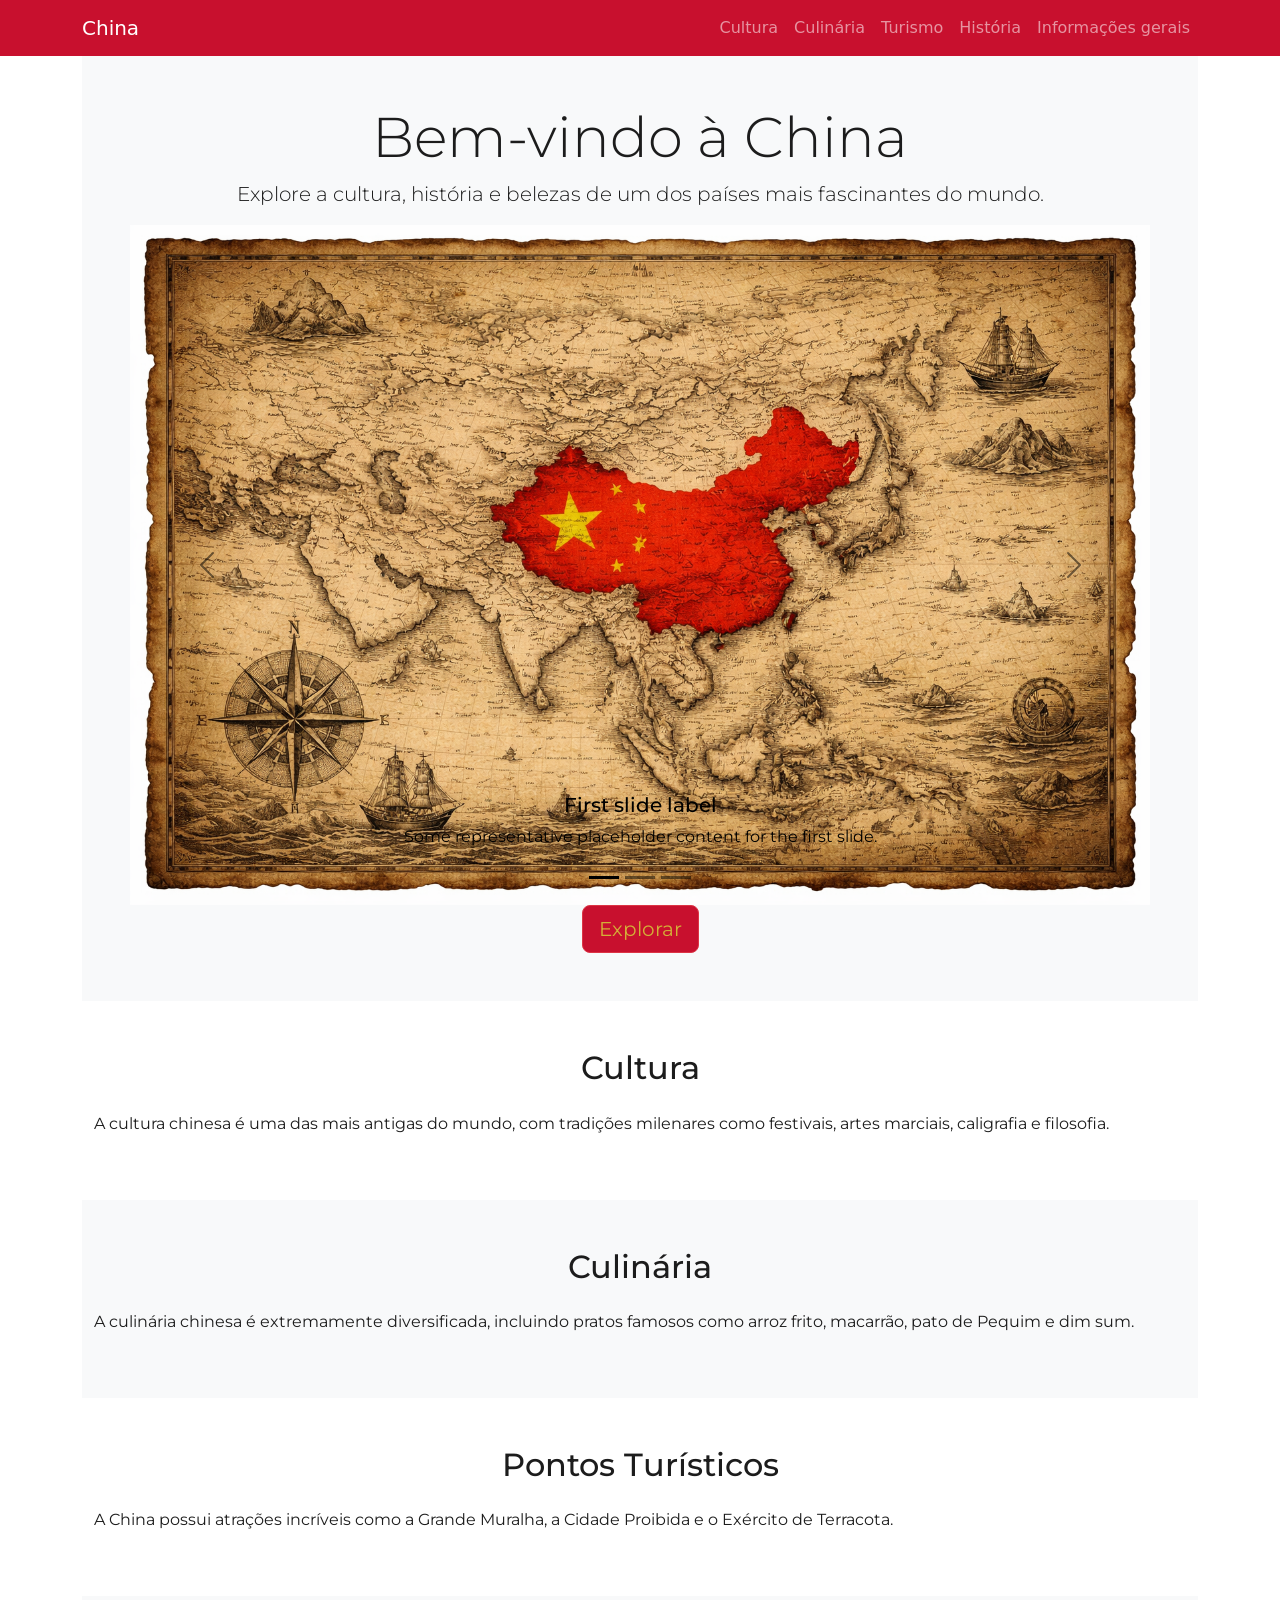
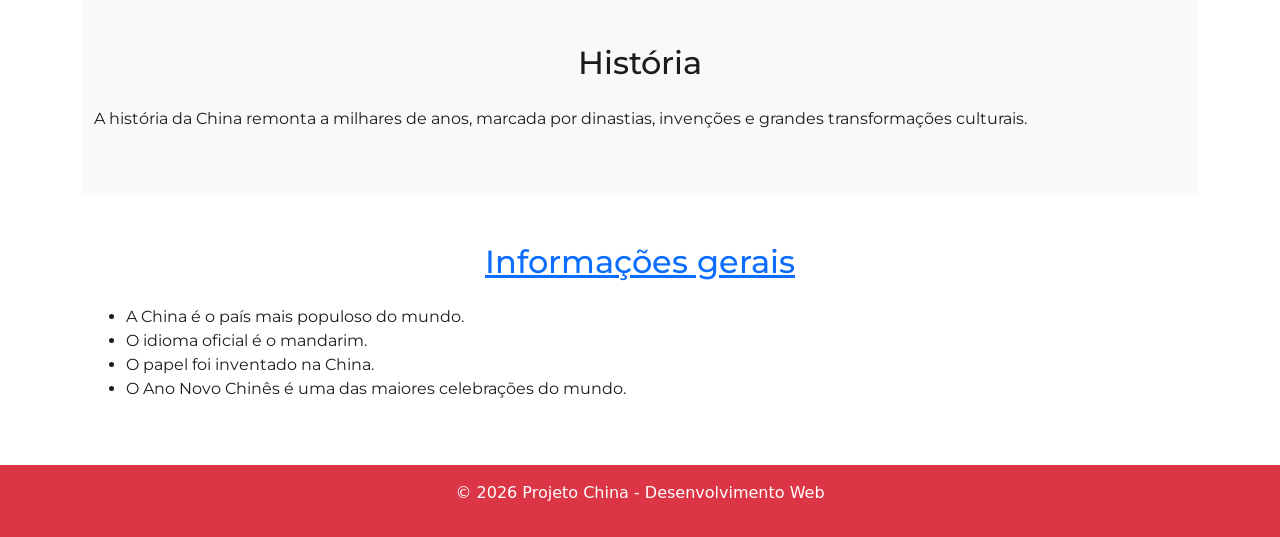
==== index.html @ 612ba960 "Desevolvimento da tela home, caminhos das páginas e atualização no README.md" ====
<!DOCTYPE html>
<html lang="pt-BR">

<head>
    <meta charset="UTF-8">
    <meta name="viewport" content="width=device-width, initial-scale=1.0">
    <title>Descubra a China</title>
    <link href="https://cdn.jsdelivr.net/npm/bootstrap@5.3.0/dist/css/bootstrap.min.css" rel="stylesheet">
    <link rel="stylesheet" href="style/style.css">
</head>

<body>

    <!-- Navbar -->
    <nav class="navbar navbar-expand-lg navbar-dark bg-red">
        <div class="container">
            <a class="navbar-brand" href="#">China</a>
            <button class="navbar-toggler" type="button" data-bs-toggle="collapse" data-bs-target="#menu">
                <span class="navbar-toggler-icon"></span>
            </button>
            <div class="collapse navbar-collapse" id="menu">
                <ul class="navbar-nav ms-auto">
                    <li class="nav-item"><a class="nav-link" href="pages/cultura.html">Cultura</a></li>
                    <li class="nav-item"><a class="nav-link" href="pages/culinaria.html">Culinária</a></li>
                    <li class="nav-item"><a class="nav-link" href="pages/turimos.html">Turismo</a></li>
                    <li class="nav-item"><a class="nav-link" href="pages/historia.html">História</a></li>
                    <li class="nav-item"><a class="nav-link" href="pages/geral.html">Informações gerais</a></li>
                </ul>
            </div>
        </div>
    </nav>
    <div class="container st-contaier">
        <!-- Hero -->
        <header class="bg-light text-center p-5">
            <h1 class="display-4">Bem-vindo à China</h1>
            <p class="lead">Explore a cultura, história e belezas de um dos países mais fascinantes do mundo.</p>
            <div id="carouselExampleDark" class="carousel carousel-dark slide">
  <div class="carousel-indicators">
    <button type="button" data-bs-target="#carouselExampleDark" data-bs-slide-to="0" class="active" aria-current="true" aria-label="Slide 1"></button>
    <button type="button" data-bs-target="#carouselExampleDark" data-bs-slide-
    
    
    
    
    
    to="1" aria-label="Slide 2"></button>
    <button type="button" data-bs-target="#carouselExampleDark" data-bs-slide-to="2" aria-label="Slide 3"></button>
  </div>
  <div class="carousel-inner">
    <div class="carousel-item active" data-bs-interval="10000">
      <img src="assets/mapaChina.png" class="d-block w-100" alt="...">
      <div class="carousel-caption d-none d-md-block">
        <h5>First slide label</h5>
        <p>Some representative placeholder content for the first slide.</p>
      </div>
    </div>
    <div class="carousel-item" data-bs-interval="2000">
      <img src="..." class="d-block w-100" alt="...">
      <div class="carousel-caption d-none d-md-block">
        <h5>Second slide label</h5>
        <p>Some representative placeholder content for the second slide.</p>
      </div>
    </div>
    <div class="carousel-item">
      <img src="..." class="d-block w-100" alt="...">
      <div class="carousel-caption d-none d-md-block">
        <h5>Third slide label</h5>
        <p>Some representative placeholder content for the third slide.</p>
      </div>
    </div>
  </div>
  <button class="carousel-control-prev" type="button" data-bs-target="#carouselExampleDark" data-bs-slide="prev">
    <span class="carousel-control-prev-icon" aria-hidden="true"></span>
    <span class="visually-hidden">Previous</span>
  </button>
  <button class="carousel-control-next" type="button" data-bs-target="#carouselExampleDark" data-bs-slide="next">
    <span class="carousel-control-next-icon" aria-hidden="true"></span>
    <span class="visually-hidden">Next</span>
  </button>
</div>
            <a href="#cultura" class="btn btn-danger btn-lg st-btn-prim">Explorar</a>
        </header>

        <!-- Cultura -->
        <section id="cultura" class="container py-5">
            <a href="pages/cultura.html"></a><h2 class="text-center mb-4">Cultura</h2></a>
            <p>A cultura chinesa é uma das mais antigas do mundo, com tradições milenares como festivais, artes
                marciais, caligrafia e filosofia.</p>
        </section>

        <!-- Culinária -->
        <section id="culinaria" class="bg-light py-5">
            <div class="container">
                <a href="pages/culinaria.html"></a><h2 class="text-center mb-4">Culinária</h2></a>
                <p>A culinária chinesa é extremamente diversificada, incluindo pratos famosos como arroz frito,
                    macarrão, pato de Pequim e dim sum.</p>
            </div>
        </section>

        <!-- Turismo -->
        <section id="turismo" class="container py-5">
           <a href="pages/turimos.html"></a> <h2 class="text-center mb-4">Pontos Turísticos</h2></a>
            <p>A China possui atrações incríveis como a Grande Muralha, a Cidade Proibida e o Exército de Terracota.</p>
        </section>

        <!-- História -->
        <section id="historia" class="bg-light py-5">
            <div class="container">
                <a href="pages/historia.html"></a><h2 class="text-center mb-4">História</h2></a>
                <p>A história da China remonta a milhares de anos, marcada por dinastias, invenções e grandes
                    transformações culturais.</p>
            </div>
        </section>

        <!-- Informações gerais -->
        <section id="curiosidades" class="container py-5">
           <a href="pages/geral.html"><h2 class="text-center mb-4">Informações gerais</h2></a>
            <ul>
                <li>A China é o país mais populoso do mundo.</li>
                <li>O idioma oficial é o mandarim.</li>
                <li>O papel foi inventado na China.</li>
                <li>O Ano Novo Chinês é uma das maiores celebrações do mundo.</li>
            </ul>
        </section>
    </div>


    <!-- Footer -->
    <footer class="bg-danger text-white text-center p-3">
        <p>&copy; 2026 Projeto China - Desenvolvimento Web</p>
    </footer>

    <script src="https://cdn.jsdelivr.net/npm/bootstrap@5.3.0/dist/js/bootstrap.bundle.min.js"></script>
</body>

</html>
---- style/style.css ----
@import url('https://fonts.googleapis.com/css2?family=Montserrat:ital,wght@0,100..900;1,100..900&display=swap');

.st-contaier{
    color: #1C1C1C;
    font-family: "Montserrat", sans-serif;
}
.bg-red{
    background-color: #C8102E;
}

.st-btn-prim{
    background-color: #C8102E;
    color: #D4AF37;
}
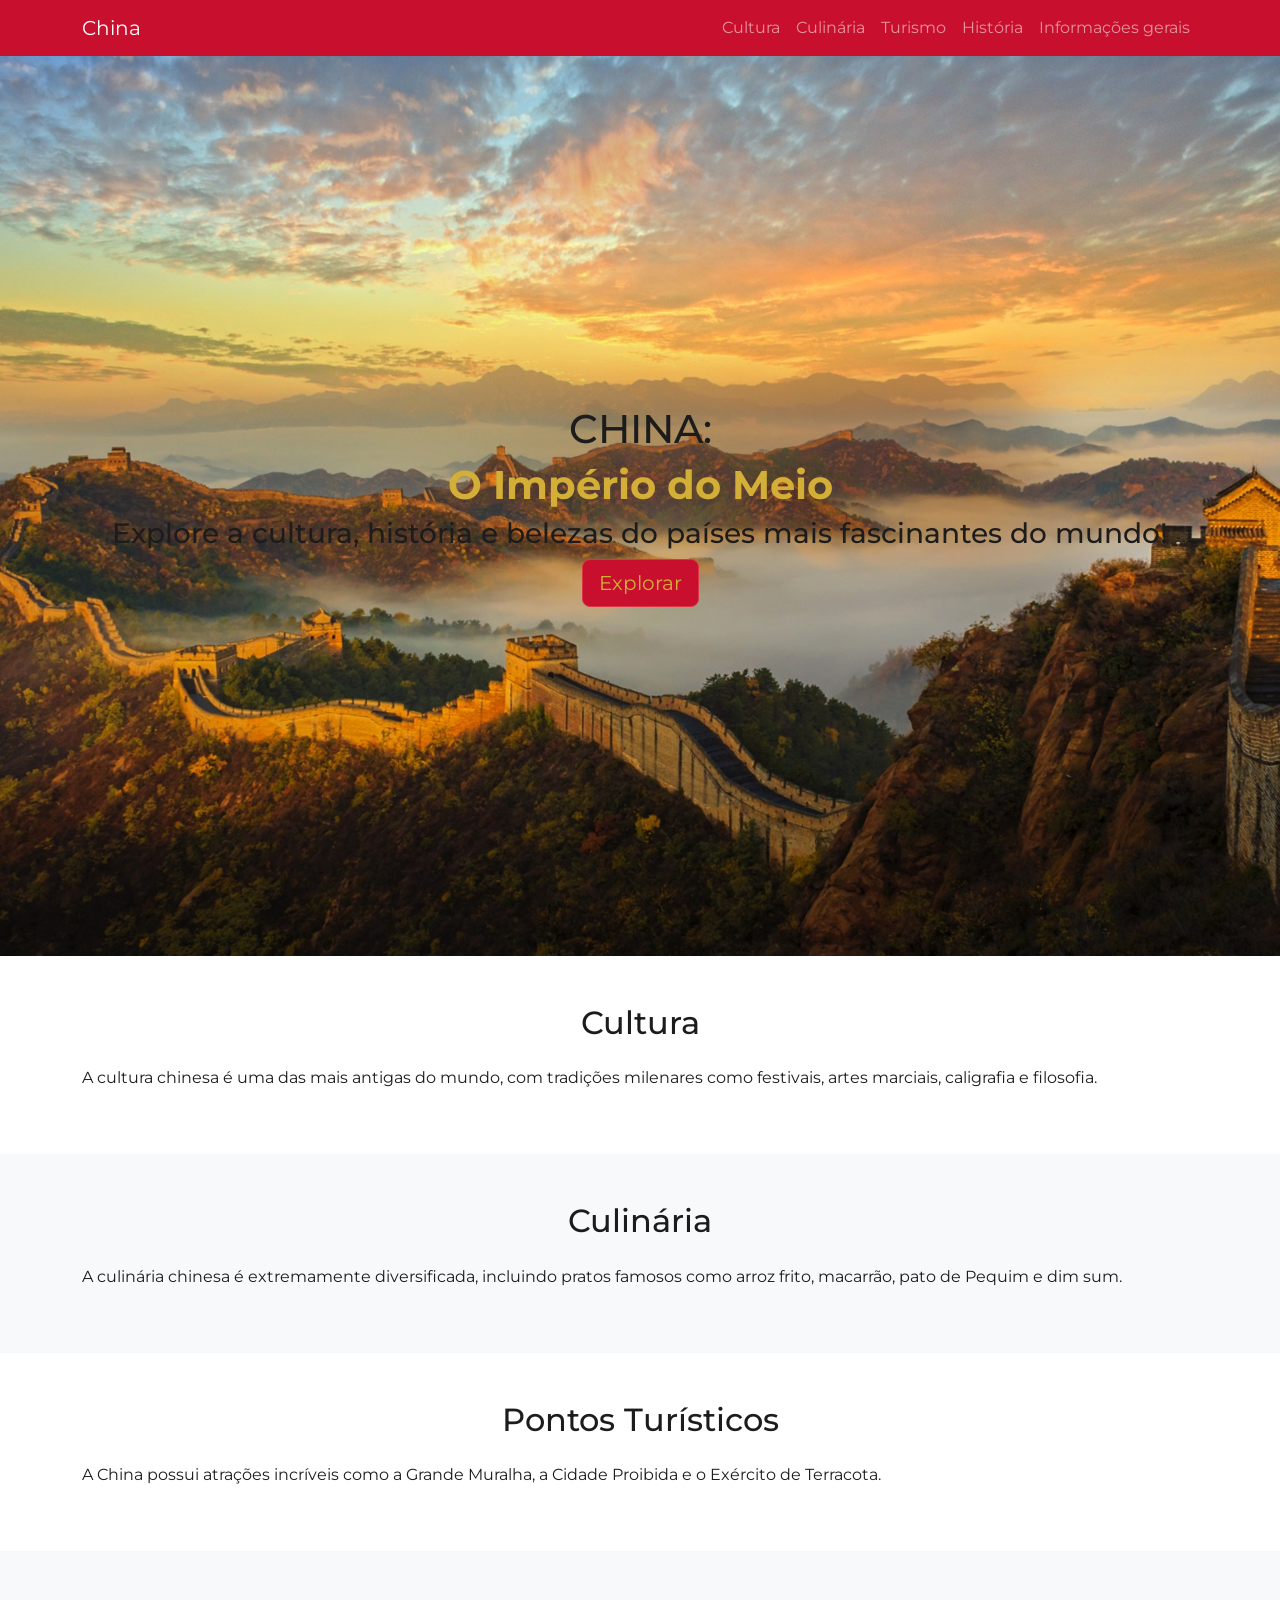
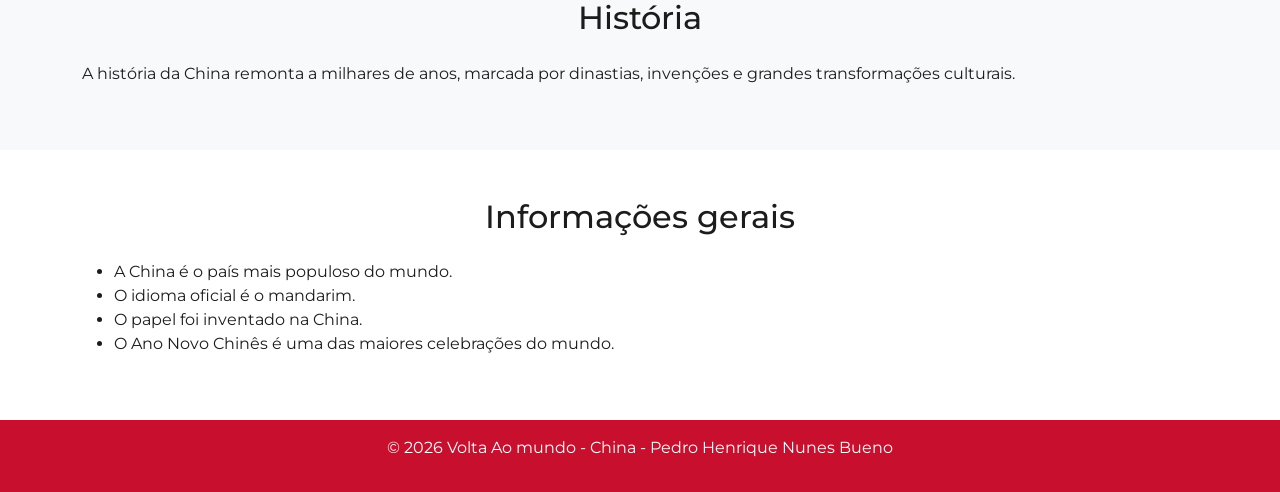
==== commit 2b265a7b: "Alterações na página home, Header" ====
--- a/index.html
+++ b/index.html
@@ -4,7 +4,8 @@
 <head>
     <meta charset="UTF-8">
     <meta name="viewport" content="width=device-width, initial-scale=1.0">
-    <title>Descubra a China</title>
+    <title>Volta Ao Mundo - China</title>
+    <link rel="icon" href="assets/iconChina.png" type="image/png">
     <link href="https://cdn.jsdelivr.net/npm/bootstrap@5.3.0/dist/css/bootstrap.min.css" rel="stylesheet">
     <link rel="stylesheet" href="style/style.css">
 </head>
@@ -29,107 +30,104 @@
             </div>
         </div>
     </nav>
-    <div class="container st-contaier">
-        <!-- Hero -->
-        <header class="bg-light text-center p-5">
-            <h1 class="display-4">Bem-vindo à China</h1>
-            <p class="lead">Explore a cultura, história e belezas de um dos países mais fascinantes do mundo.</p>
-            <div id="carouselExampleDark" class="carousel carousel-dark slide">
-  <div class="carousel-indicators">
-    <button type="button" data-bs-target="#carouselExampleDark" data-bs-slide-to="0" class="active" aria-current="true" aria-label="Slide 1"></button>
-    <button type="button" data-bs-target="#carouselExampleDark" data-bs-slide-
-    
-    
-    
-    
-    
-    to="1" aria-label="Slide 2"></button>
-    <button type="button" data-bs-target="#carouselExampleDark" data-bs-slide-to="2" aria-label="Slide 3"></button>
-  </div>
-  <div class="carousel-inner">
-    <div class="carousel-item active" data-bs-interval="10000">
-      <img src="assets/mapaChina.png" class="d-block w-100" alt="...">
-      <div class="carousel-caption d-none d-md-block">
-        <h5>First slide label</h5>
-        <p>Some representative placeholder content for the first slide.</p>
-      </div>
+
+    <!-- Main-->
+    <div class="w-100 vh-100 d-flex bg-light text-center flex-column align-items-center justify-content-center main">
+        <header class="text-center p-5">
+            <h1>CHINA: </h1>
+            <h1 id="nome-china" class="fade-text">O Império do Meio</h1>
+            <h3>Explore a cultura, história e belezas do países mais fascinantes do mundo!</h3>
+            <a href="#cultura" class="btn btn-danger btn-lg st-btn-prim mt-10">Explorar</a>
+
+        </header>
     </div>
-    <div class="carousel-item" data-bs-interval="2000">
-      <img src="..." class="d-block w-100" alt="...">
-      <div class="carousel-caption d-none d-md-block">
-        <h5>Second slide label</h5>
-        <p>Some representative placeholder content for the second slide.</p>
-      </div>
-    </div>
-    <div class="carousel-item">
-      <img src="..." class="d-block w-100" alt="...">
-      <div class="carousel-caption d-none d-md-block">
-        <h5>Third slide label</h5>
-        <p>Some representative placeholder content for the third slide.</p>
-      </div>
-    </div>
-  </div>
-  <button class="carousel-control-prev" type="button" data-bs-target="#carouselExampleDark" data-bs-slide="prev">
-    <span class="carousel-control-prev-icon" aria-hidden="true"></span>
-    <span class="visually-hidden">Previous</span>
-  </button>
-  <button class="carousel-control-next" type="button" data-bs-target="#carouselExampleDark" data-bs-slide="next">
-    <span class="carousel-control-next-icon" aria-hidden="true"></span>
-    <span class="visually-hidden">Next</span>
-  </button>
-</div>
-            <a href="#cultura" class="btn btn-danger btn-lg st-btn-prim">Explorar</a>
-        </header>
 
-        <!-- Cultura -->
-        <section id="cultura" class="container py-5">
-            <a href="pages/cultura.html"></a><h2 class="text-center mb-4">Cultura</h2></a>
-            <p>A cultura chinesa é uma das mais antigas do mundo, com tradições milenares como festivais, artes
-                marciais, caligrafia e filosofia.</p>
-        </section>
+    <!-- Cultura -->
+    <section id="cultura" class="container py-5">
+        <a href="pages/cultura.html"></a>
+        <h2 class="text-center mb-4">Cultura</h2></a>
+        <p>A cultura chinesa é uma das mais antigas do mundo, com tradições milenares como festivais, artes
+            marciais, caligrafia e filosofia.</p>
+    </section>
 
-        <!-- Culinária -->
-        <section id="culinaria" class="bg-light py-5">
-            <div class="container">
-                <a href="pages/culinaria.html"></a><h2 class="text-center mb-4">Culinária</h2></a>
-                <p>A culinária chinesa é extremamente diversificada, incluindo pratos famosos como arroz frito,
-                    macarrão, pato de Pequim e dim sum.</p>
-            </div>
-        </section>
+    <!-- Culinária -->
+    <section id="culinaria" class="bg-light py-5">
+        <div class="container">
+            <a href="pages/culinaria.html"></a>
+            <h2 class="text-center mb-4">Culinária</h2></a>
+            <p>A culinária chinesa é extremamente diversificada, incluindo pratos famosos como arroz frito,
+                macarrão, pato de Pequim e dim sum.</p>
+        </div>
+    </section>
 
-        <!-- Turismo -->
-        <section id="turismo" class="container py-5">
-           <a href="pages/turimos.html"></a> <h2 class="text-center mb-4">Pontos Turísticos</h2></a>
-            <p>A China possui atrações incríveis como a Grande Muralha, a Cidade Proibida e o Exército de Terracota.</p>
-        </section>
+    <!-- Turismo -->
+    <section id="turismo" class="container py-5">
+        <a href="pages/turimos.html"></a>
+        <h2 class="text-center mb-4">Pontos Turísticos</h2></a>
+        <p>A China possui atrações incríveis como a Grande Muralha, a Cidade Proibida e o Exército de Terracota.</p>
+    </section>
 
-        <!-- História -->
-        <section id="historia" class="bg-light py-5">
-            <div class="container">
-                <a href="pages/historia.html"></a><h2 class="text-center mb-4">História</h2></a>
-                <p>A história da China remonta a milhares de anos, marcada por dinastias, invenções e grandes
-                    transformações culturais.</p>
-            </div>
-        </section>
+    <!-- História -->
+    <section id="historia" class="bg-light py-5">
+        <div class="container">
+            <a href="pages/historia.html"></a>
+            <h2 class="text-center mb-4">História</h2></a>
+            <p>A história da China remonta a milhares de anos, marcada por dinastias, invenções e grandes
+                transformações culturais.</p>
+        </div>
+    </section>
 
-        <!-- Informações gerais -->
-        <section id="curiosidades" class="container py-5">
-           <a href="pages/geral.html"><h2 class="text-center mb-4">Informações gerais</h2></a>
-            <ul>
-                <li>A China é o país mais populoso do mundo.</li>
-                <li>O idioma oficial é o mandarim.</li>
-                <li>O papel foi inventado na China.</li>
-                <li>O Ano Novo Chinês é uma das maiores celebrações do mundo.</li>
-            </ul>
-        </section>
+    <!-- Informações gerais -->
+    <section id="curiosidades" class="container py-5">
+        <a href="pages/historia.html"></a>
+        <h2 class="text-center mb-4">Informações gerais</h2></a>
+        <ul>
+            <li>A China é o país mais populoso do mundo.</li>
+            <li>O idioma oficial é o mandarim.</li>
+            <li>O papel foi inventado na China.</li>
+            <li>O Ano Novo Chinês é uma das maiores celebrações do mundo.</li>
+        </ul>
+    </section>
     </div>
 
 
     <!-- Footer -->
-    <footer class="bg-danger text-white text-center p-3">
-        <p>&copy; 2026 Projeto China - Desenvolvimento Web</p>
+    <footer class="bg-red text-white text-center p-3">
+        <p>&copy; 2026 Volta Ao mundo - China - Pedro Henrique Nunes Bueno</p>
     </footer>
 
+    <script>
+        const nomes = [
+            "O Império do Meio",
+            "A Terra do Dragão",
+            "O Império Celestial",
+            "O País da Seda",
+            "O Gigante Asiático",
+            "A Terra dos Han"
+        ];
+
+        let index = 0;
+        const elemento = document.getElementById("nome-china");
+
+        function trocarNomeSuave() {
+            elemento.classList.add("fade-out");
+
+            setTimeout(() => {
+                index = (index + 1) % nomes.length;
+                elemento.textContent = nomes[index];
+
+                elemento.classList.remove("fade-out");
+                elemento.classList.add("fade-in");
+
+                setTimeout(() => {
+                    elemento.classList.remove("fade-in");
+                }, 800);
+            }, 800);
+        }
+
+        setInterval(trocarNomeSuave, 3000);
+
+    </script>
     <script src="https://cdn.jsdelivr.net/npm/bootstrap@5.3.0/dist/js/bootstrap.bundle.min.js"></script>
 </body>
 
--- a/style/style.css
+++ b/style/style.css
@@ -1,9 +1,10 @@
 @import url('https://fonts.googleapis.com/css2?family=Montserrat:ital,wght@0,100..900;1,100..900&display=swap');
 
-.st-contaier{
+body{
     color: #1C1C1C;
     font-family: "Montserrat", sans-serif;
 }
+
 .bg-red{
     background-color: #C8102E;
 }
@@ -11,4 +12,29 @@
 .st-btn-prim{
     background-color: #C8102E;
     color: #D4AF37;
+}
+
+.fade-text {
+  color: #D4AF37;
+  font-weight: bold;
+  opacity: 1;
+  transition: opacity 0.8s ease-in-out, transform 0.8s ease-in-out;
+}
+
+.fade-out {
+  opacity: 0;
+  transform: translateY(-10px);
+}
+
+.fade-in {
+  opacity: 1;
+  transform: translateY(0);
+}
+
+.main {
+  background-image: url('../assets/China-Great-Wall-mountains-fog-history-architecture-dawn_1920x1080.jpg');
+  height: 100vh;
+  background-size: cover;
+  background-position: center;
+  background-repeat: no-repeat;
 }
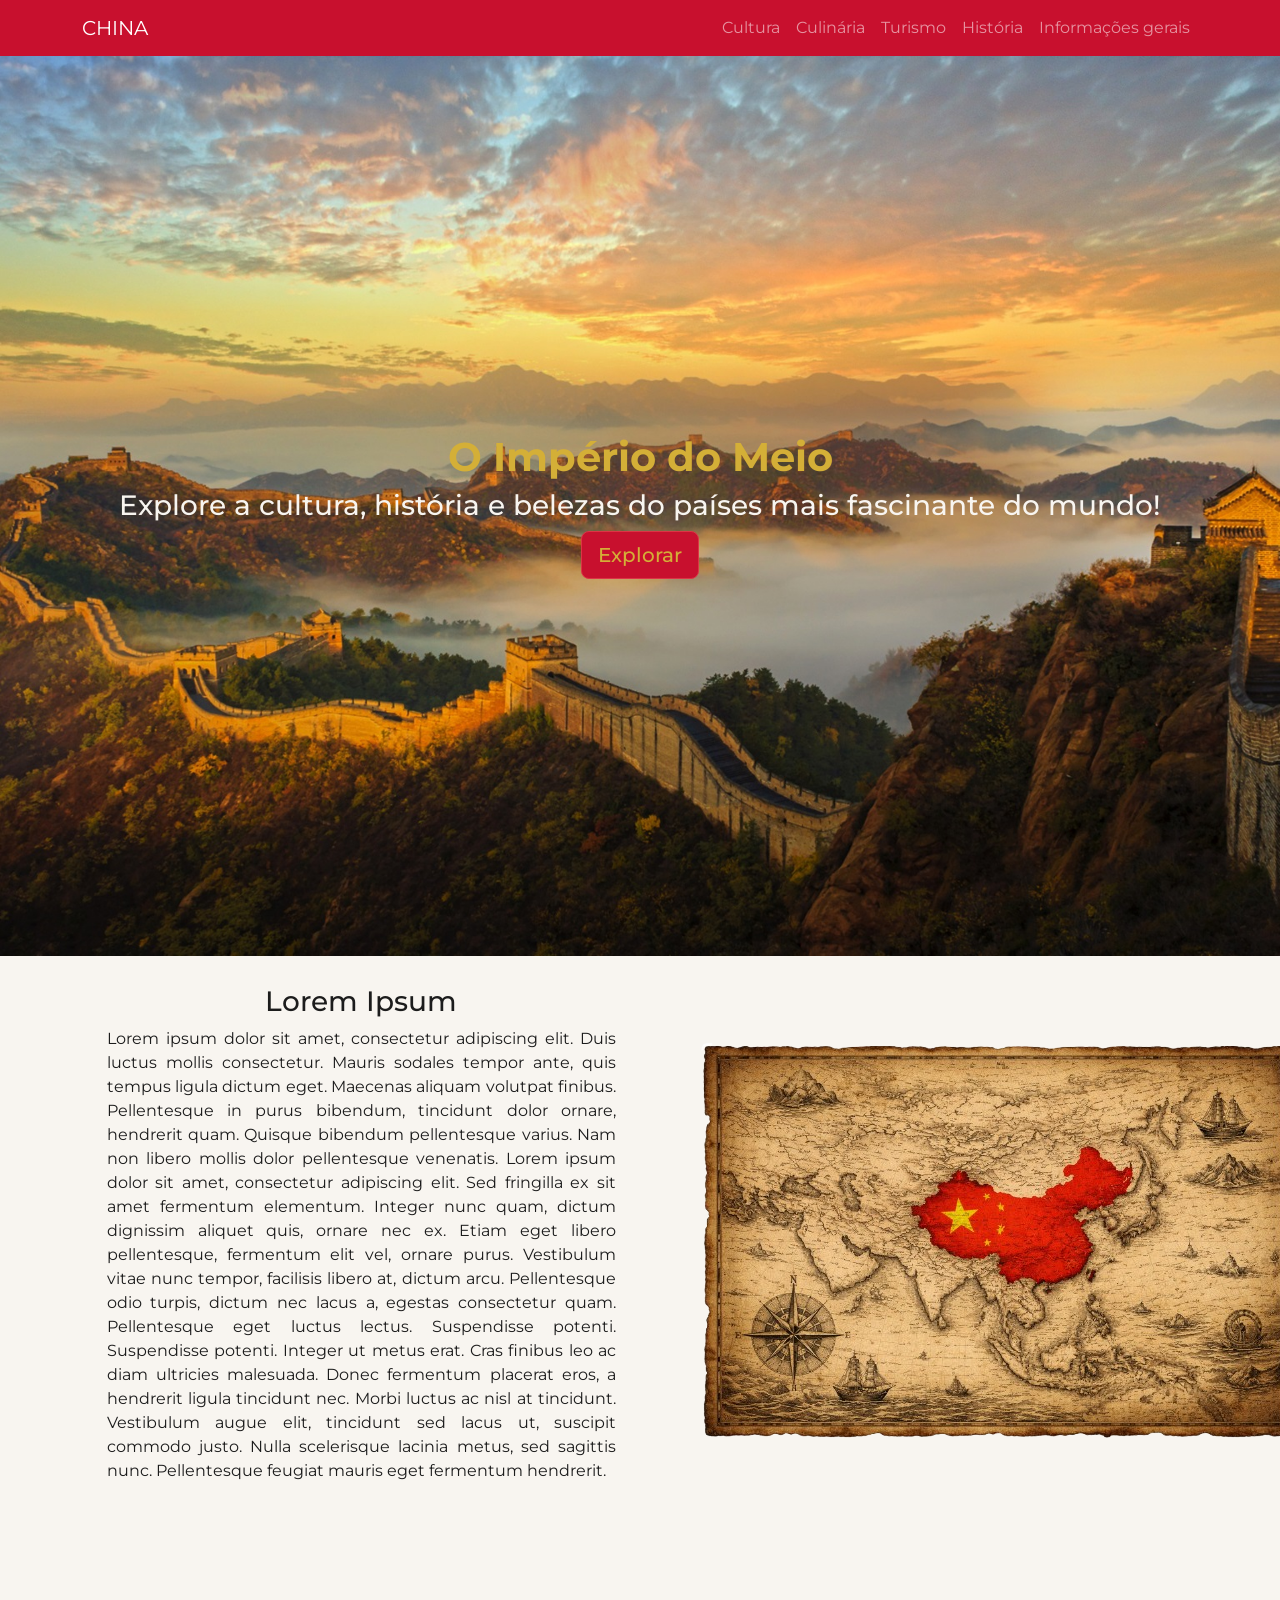
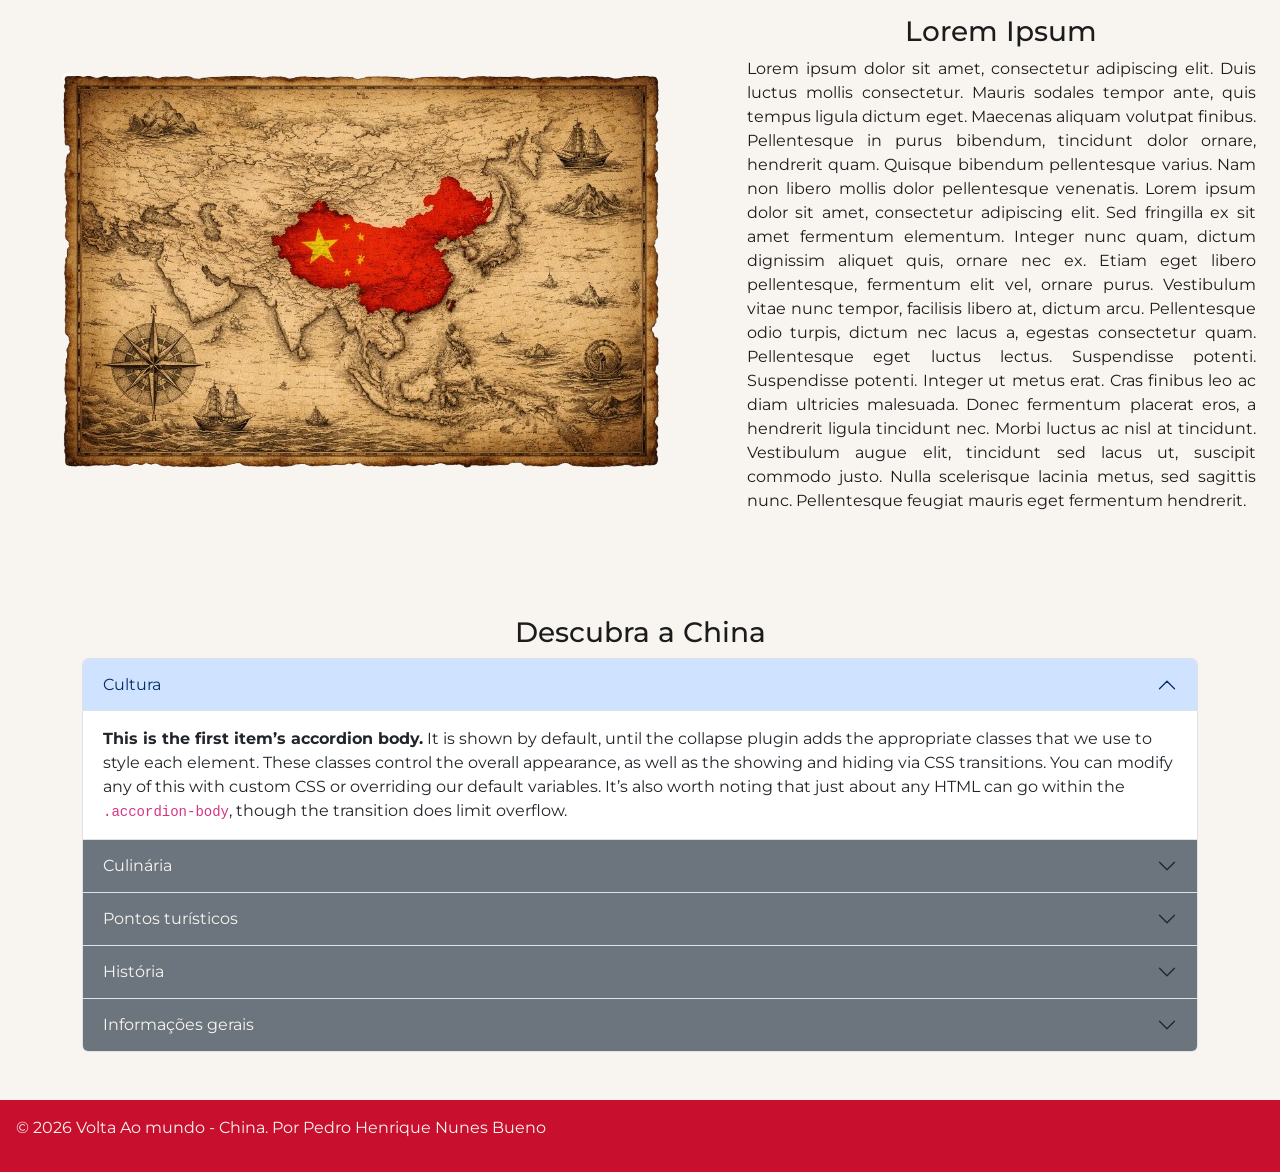
==== commit 8846f554: "Finalização da estruturação base da página home" ====
--- a/index.html
+++ b/index.html
@@ -13,9 +13,9 @@
 <body>
 
     <!-- Navbar -->
-    <nav class="navbar navbar-expand-lg navbar-dark bg-red">
+    <nav class="navbar navbar-expand-lg navbar-dark bg-red tex-white">
         <div class="container">
-            <a class="navbar-brand" href="#">China</a>
+            <a class="navbar-brand" href="#">CHINA</a>
             <button class="navbar-toggler" type="button" data-bs-toggle="collapse" data-bs-target="#menu">
                 <span class="navbar-toggler-icon"></span>
             </button>
@@ -32,74 +32,178 @@
     </nav>
 
     <!-- Main-->
-    <div class="w-100 vh-100 d-flex bg-light text-center flex-column align-items-center justify-content-center main">
+    <div class="w-100 d-flex text-center flex-column align-items-center justify-content-center main">
         <header class="text-center p-5">
-            <h1>CHINA: </h1>
+
             <h1 id="nome-china" class="fade-text">O Império do Meio</h1>
-            <h3>Explore a cultura, história e belezas do países mais fascinantes do mundo!</h3>
-            <a href="#cultura" class="btn btn-danger btn-lg st-btn-prim mt-10">Explorar</a>
+            <h3 class="tex-white">Explore a cultura, história e belezas do países mais fascinante do mundo!</h3>
+            <a href="#cultura" class="btn btn-st btn-danger btn-lg st-btn-prim mt-10">Explorar</a>
 
         </header>
     </div>
 
-    <!-- Cultura -->
-    <section id="cultura" class="container py-5">
-        <a href="pages/cultura.html"></a>
-        <h2 class="text-center mb-4">Cultura</h2></a>
-        <p>A cultura chinesa é uma das mais antigas do mundo, com tradições milenares como festivais, artes
-            marciais, caligrafia e filosofia.</p>
-    </section>
-
-    <!-- Culinária -->
-    <section id="culinaria" class="bg-light py-5">
-        <div class="container">
-            <a href="pages/culinaria.html"></a>
-            <h2 class="text-center mb-4">Culinária</h2></a>
-            <p>A culinária chinesa é extremamente diversificada, incluindo pratos famosos como arroz frito,
-                macarrão, pato de Pequim e dim sum.</p>
-        </div>
-    </section>
-
-    <!-- Turismo -->
-    <section id="turismo" class="container py-5">
-        <a href="pages/turimos.html"></a>
-        <h2 class="text-center mb-4">Pontos Turísticos</h2></a>
-        <p>A China possui atrações incríveis como a Grande Muralha, a Cidade Proibida e o Exército de Terracota.</p>
-    </section>
-
-    <!-- História -->
-    <section id="historia" class="bg-light py-5">
-        <div class="container">
-            <a href="pages/historia.html"></a>
-            <h2 class="text-center mb-4">História</h2></a>
-            <p>A história da China remonta a milhares de anos, marcada por dinastias, invenções e grandes
-                transformações culturais.</p>
-        </div>
-    </section>
-
-    <!-- Informações gerais -->
-    <section id="curiosidades" class="container py-5">
-        <a href="pages/historia.html"></a>
-        <h2 class="text-center mb-4">Informações gerais</h2></a>
-        <ul>
-            <li>A China é o país mais populoso do mundo.</li>
-            <li>O idioma oficial é o mandarim.</li>
-            <li>O papel foi inventado na China.</li>
-            <li>O Ano Novo Chinês é uma das maiores celebrações do mundo.</li>
-        </ul>
-    </section>
-    </div>
-
+    <!--Sec1-->
+    <div class="row w-100 sec">
+        <div class="col-1"></div>
+        <div class="col-5 d-flex text-center flex-column align-items-center justify-content-center">
+            <h3>Lorem Ipsum</h3>
+            <p>Lorem ipsum dolor sit amet, consectetur adipiscing elit. Duis luctus mollis consectetur. Mauris sodales
+                tempor ante, quis tempus ligula dictum eget. Maecenas aliquam volutpat finibus. Pellentesque in purus
+                bibendum, tincidunt dolor ornare, hendrerit quam. Quisque bibendum pellentesque varius. Nam non libero
+                mollis dolor pellentesque venenatis. Lorem ipsum dolor sit amet, consectetur adipiscing elit. Sed
+                fringilla ex sit amet fermentum elementum. Integer nunc quam, dictum dignissim aliquet quis, ornare nec
+                ex. Etiam eget libero pellentesque, fermentum elit vel, ornare purus. Vestibulum vitae nunc tempor,
+                facilisis libero at, dictum arcu. Pellentesque odio turpis, dictum nec lacus a, egestas consectetur
+                quam. Pellentesque eget luctus lectus.
+                Suspendisse potenti. Suspendisse potenti. Integer ut metus erat. Cras finibus leo ac diam ultricies
+                malesuada. Donec fermentum placerat eros, a hendrerit ligula tincidunt nec. Morbi luctus ac nisl at
+                tincidunt. Vestibulum augue elit, tincidunt sed lacus ut, suscipit commodo justo. Nulla scelerisque
+                lacinia metus, sed sagittis nunc. Pellentesque feugiat mauris eget fermentum hendrerit.</p>
+        </div>
+        <div class="col-1"></div>
+        <div class="col-5 d-flex text-center flex-column align-items-center justify-content-center">
+            <img src="assets/mapaChina-removebg-preview.png" class="img" alt="...">
+        </div>
+       <div class="col-1"></div>
+    </div>
+
+    <!--Sec2-->
+    <div class="row w-100 sec">
+        <div class="col-1"></div>
+        <div class="col-5 d-flex text-center flex-column align-items-center justify-content-center">
+            <img src="assets/mapaChina-removebg-preview.png" class="img" alt="...">
+
+        </div>
+        <div class="col-1"></div>
+        <div class="col-5 d-flex text-center flex-column align-items-center justify-content-center">
+            <h3>Lorem Ipsum</h3>
+            <p>Lorem ipsum dolor sit amet, consectetur adipiscing elit. Duis luctus mollis consectetur. Mauris sodales
+                tempor ante, quis tempus ligula dictum eget. Maecenas aliquam volutpat finibus. Pellentesque in purus
+                bibendum, tincidunt dolor ornare, hendrerit quam. Quisque bibendum pellentesque varius. Nam non libero
+                mollis dolor pellentesque venenatis. Lorem ipsum dolor sit amet, consectetur adipiscing elit. Sed
+                fringilla ex sit amet fermentum elementum. Integer nunc quam, dictum dignissim aliquet quis, ornare nec
+                ex. Etiam eget libero pellentesque, fermentum elit vel, ornare purus. Vestibulum vitae nunc tempor,
+                facilisis libero at, dictum arcu. Pellentesque odio turpis, dictum nec lacus a, egestas consectetur
+                quam. Pellentesque eget luctus lectus.
+                Suspendisse potenti. Suspendisse potenti. Integer ut metus erat. Cras finibus leo ac diam ultricies
+                malesuada. Donec fermentum placerat eros, a hendrerit ligula tincidunt nec. Morbi luctus ac nisl at
+                tincidunt. Vestibulum augue elit, tincidunt sed lacus ut, suscipit commodo justo. Nulla scelerisque
+                lacinia metus, sed sagittis nunc. Pellentesque feugiat mauris eget fermentum hendrerit.</p>
+        </div>
+        <div class="col-1"></div>
+    </div>
+
+    <!-- Sanfona -->
+    <div class="container">
+        <h3 class="text-center">Descubra a China</h3>
+        <div class="accordion" id="accordionPanelsStayOpenExample">
+            <div class="accordion-item">
+                <h2 class="accordion-header">
+                    <button class="accordion-button sanfona" type="button" data-bs-toggle="collapse"
+                        data-bs-target="#panelsStayOpen-collapseOne" aria-expanded="true"
+                        aria-controls="panelsStayOpen-collapseOne">
+                       Cultura
+                    </button>
+                </h2>
+                <div id="panelsStayOpen-collapseOne" class="accordion-collapse collapse show">
+                    <div class="accordion-body">
+                        <strong>This is the first item’s accordion body.</strong> It is shown by default, until the
+                        collapse plugin adds the appropriate classes that we use to style each element. These classes
+                        control the overall appearance, as well as the showing and hiding via CSS transitions. You can
+                        modify any of this with custom CSS or overriding our default variables. It’s also worth noting
+                        that just about any HTML can go within the <code>.accordion-body</code>, though the transition
+                        does limit overflow.
+                    </div>
+                </div>
+            </div>
+            <div class="accordion-item">
+                <h2 class="accordion-header">
+                    <button class="accordion-button collapsed sanfona" type="button" data-bs-toggle="collapse"
+                        data-bs-target="#panelsStayOpen-collapseTwo" aria-expanded="false"
+                        aria-controls="panelsStayOpen-collapseTwo">
+                        Culinária
+                    </button>
+                </h2>
+                <div id="panelsStayOpen-collapseTwo" class="accordion-collapse collapse">
+                    <div class="accordion-body">
+                        <strong>This is the second item’s accordion body.</strong> It is hidden by default, until the
+                        collapse plugin adds the appropriate classes that we use to style each element. These classes
+                        control the overall appearance, as well as the showing and hiding via CSS transitions. You can
+                        modify any of this with custom CSS or overriding our default variables. It’s also worth noting
+                        that just about any HTML can go within the <code>.accordion-body</code>, though the transition
+                        does limit overflow.
+                    </div>
+                </div>
+            </div>
+            <div class="accordion-item">
+                <h2 class="accordion-header">
+                    <button class="accordion-button collapsed sanfona" type="button" data-bs-toggle="collapse"
+                        data-bs-target="#panelsStayOpen-collapseThree" aria-expanded="false"
+                        aria-controls="panelsStayOpen-collapseThree">
+                        Pontos turísticos
+                    </button>
+                </h2>
+                <div id="panelsStayOpen-collapseThree" class="accordion-collapse collapse">
+                    <div class="accordion-body">
+                        <strong>This is the third item’s accordion body.</strong> It is hidden by default, until the
+                        collapse plugin adds the appropriate classes that we use to style each element. These classes
+                        control the overall appearance, as well as the showing and hiding via CSS transitions. You can
+                        modify any of this with custom CSS or overriding our default variables. It’s also worth noting
+                        that just about any HTML can go within the <code>.accordion-body</code>, though the transition
+                        does limit overflow.
+                    </div>
+                </div>
+            </div>
+            <div class="accordion-item">
+                <h2 class="accordion-header">
+                    <button class="accordion-button collapsed sanfona" type="button" data-bs-toggle="collapse"
+                        data-bs-target="#panelsStayOpen-collapseFour" aria-expanded="false"
+                        aria-controls="panelsStayOpen-collapseFour">
+                        História
+                    </button>
+                </h2>
+                <div id="panelsStayOpen-collapseFour" class="accordion-collapse collapse">
+                    <div class="accordion-body">
+                        <strong>This is the third item’s accordion body.</strong> It is hidden by default, until the
+                        collapse plugin adds the appropriate classes that we use to style each element. These classes
+                        control the overall appearance, as well as the showing and hiding via CSS transitions. You can
+                        modify any of this with custom CSS or overriding our default variables. It’s also worth noting
+                        that just about any HTML can go within the <code>.accordion-body</code>, though the transition
+                        does limit overflow.
+                    </div>
+                </div>
+            </div>
+            <div class="accordion-item">
+                <h2 class="accordion-header">
+                    <button class="accordion-button collapsed sanfona" type="button" data-bs-toggle="collapse"
+                        data-bs-target="#panelsStayOpen-collapseFive" aria-expanded="false"
+                        aria-controls="panelsStayOpen-collapseFive">
+                        Informações gerais
+                    </button>
+                </h2>
+                <div id="panelsStayOpen-collapseFive" class="accordion-collapse collapse">
+                    <div class="accordion-body">
+                        <strong>This is the third item’s accordion body.</strong> It is hidden by default, until the
+                        collapse plugin adds the appropriate classes that we use to style each element. These classes
+                        control the overall appearance, as well as the showing and hiding via CSS transitions. You can
+                        modify any of this with custom CSS or overriding our default variables. It’s also worth noting
+                        that just about any HTML can go within the <code>.accordion-body</code>, though the transition
+                        does limit overflow.
+                    </div>
+                </div>
+            </div>
+        </div>
+    </div>
 
     <!-- Footer -->
-    <footer class="bg-red text-white text-center p-3">
-        <p>&copy; 2026 Volta Ao mundo - China - Pedro Henrique Nunes Bueno</p>
+    <footer class="bg-red text-center p-3 foot mt-5">
+        <p>&copy; 2026 Volta Ao mundo - China. Por Pedro Henrique Nunes Bueno</p>
     </footer>
 
     <script>
         const nomes = [
+            "A Terra do Dragão",
             "O Império do Meio",
-            "A Terra do Dragão",
             "O Império Celestial",
             "O País da Seda",
             "O Gigante Asiático",
--- a/style/style.css
+++ b/style/style.css
@@ -1,21 +1,47 @@
 @import url('https://fonts.googleapis.com/css2?family=Montserrat:ital,wght@0,100..900;1,100..900&display=swap');
 
+:root {
+  --red: #C8102E;
+  --gold: #D4AF37;
+  --black: #1C1C1C;
+  --white: #F8F5F0;
+  --gray: #6C757D;
+}
+
 body{
-    color: #1C1C1C;
+    color: var(--black);
     font-family: "Montserrat", sans-serif;
+    background-color: var(--white);
+}
+
+p{
+  text-align: justify;
+}
+
+.btn-st{
+  font-weight: 500;
+}
+.btn-st:hover{
+  transform: '';
+  font-weight: 700;
+
+}
+
+.tex-white{
+  color: var(--white);
 }
 
 .bg-red{
-    background-color: #C8102E;
+    background-color: var(--red);
 }
 
 .st-btn-prim{
-    background-color: #C8102E;
-    color: #D4AF37;
+    background-color: var(--red);
+    color: var(--gold);
 }
 
 .fade-text {
-  color: #D4AF37;
+  color: var(--gold);
   font-weight: bold;
   opacity: 1;
   transition: opacity 0.8s ease-in-out, transform 0.8s ease-in-out;
@@ -37,4 +63,21 @@
   background-size: cover;
   background-position: center;
   background-repeat: no-repeat;
+}
+
+.sec{
+  height: 70vh;
+}
+
+.card-st{
+  background-color: none;
+}
+
+.foot{
+  color: var(--white);
+}
+
+.sanfona{
+  background-color: var(--gray);
+  color: var(--white);
 }
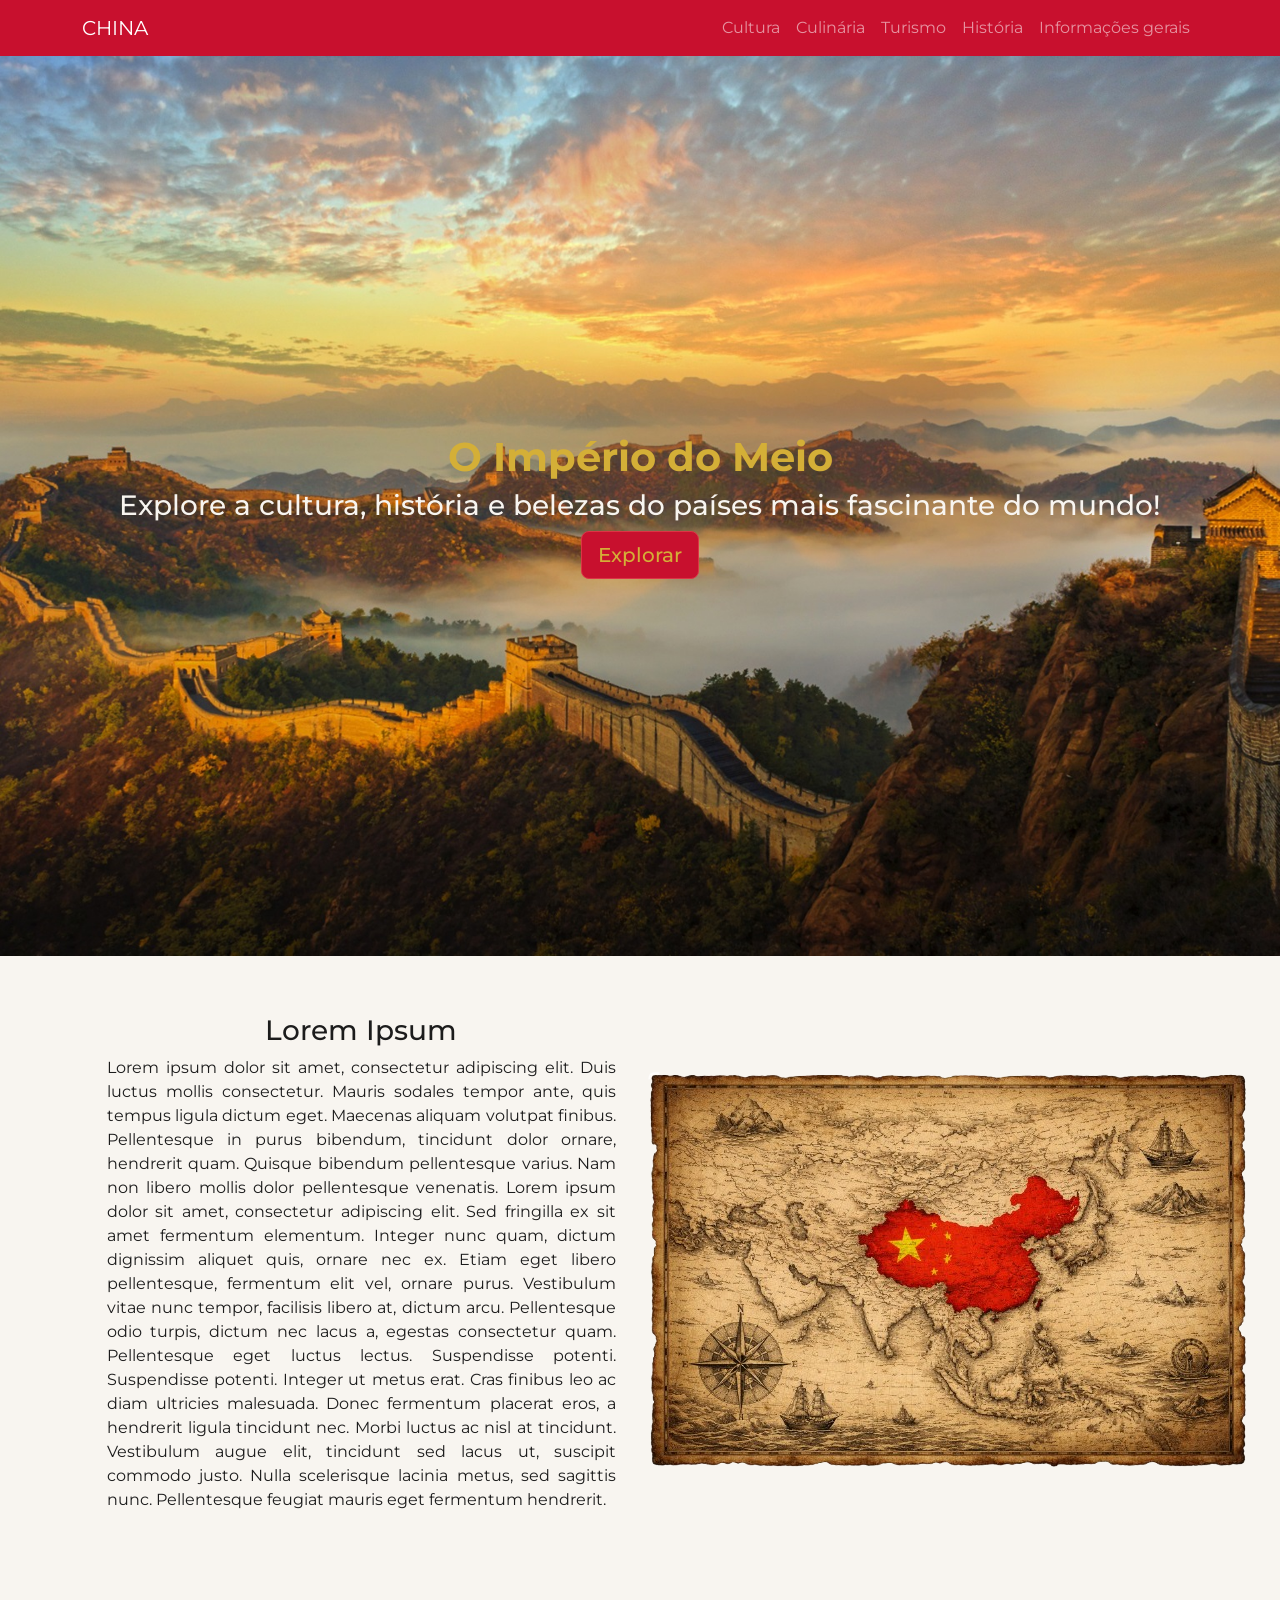
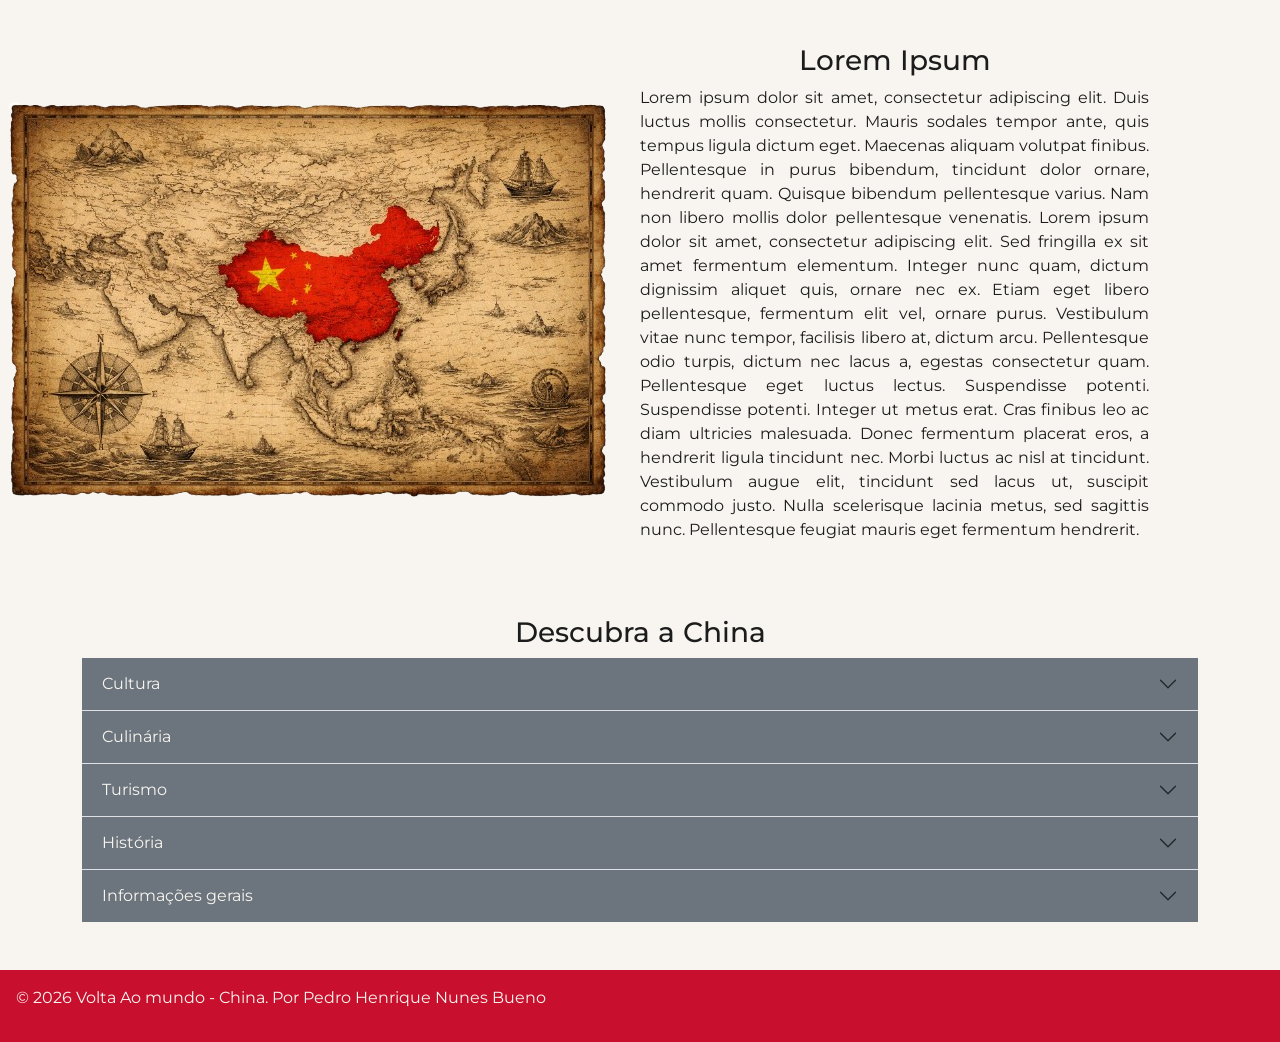
==== commit 7215fe5b: "Fim do desing pg Home e inicio pg Cultura" ====
--- a/index.html
+++ b/index.html
@@ -61,16 +61,16 @@
                 lacinia metus, sed sagittis nunc. Pellentesque feugiat mauris eget fermentum hendrerit.</p>
         </div>
         <div class="col-1"></div>
-        <div class="col-5 d-flex text-center flex-column align-items-center justify-content-center">
+        <div class="col-4 d-flex text-center flex-column align-items-center justify-content-center">
             <img src="assets/mapaChina-removebg-preview.png" class="img" alt="...">
         </div>
-       <div class="col-1"></div>
+        <div class="col-1"></div>
     </div>
 
     <!--Sec2-->
     <div class="row w-100 sec">
         <div class="col-1"></div>
-        <div class="col-5 d-flex text-center flex-column align-items-center justify-content-center">
+        <div class="col-4 d-flex text-center flex-column align-items-center justify-content-center">
             <img src="assets/mapaChina-removebg-preview.png" class="img" alt="...">
 
         </div>
@@ -95,100 +95,188 @@
 
     <!-- Sanfona -->
     <div class="container">
-        <h3 class="text-center">Descubra a China</h3>
-        <div class="accordion" id="accordionPanelsStayOpenExample">
-            <div class="accordion-item">
-                <h2 class="accordion-header">
-                    <button class="accordion-button sanfona" type="button" data-bs-toggle="collapse"
-                        data-bs-target="#panelsStayOpen-collapseOne" aria-expanded="true"
-                        aria-controls="panelsStayOpen-collapseOne">
-                       Cultura
-                    </button>
-                </h2>
-                <div id="panelsStayOpen-collapseOne" class="accordion-collapse collapse show">
-                    <div class="accordion-body">
-                        <strong>This is the first item’s accordion body.</strong> It is shown by default, until the
-                        collapse plugin adds the appropriate classes that we use to style each element. These classes
-                        control the overall appearance, as well as the showing and hiding via CSS transitions. You can
-                        modify any of this with custom CSS or overriding our default variables. It’s also worth noting
-                        that just about any HTML can go within the <code>.accordion-body</code>, though the transition
-                        does limit overflow.
-                    </div>
-                </div>
-            </div>
-            <div class="accordion-item">
-                <h2 class="accordion-header">
-                    <button class="accordion-button collapsed sanfona" type="button" data-bs-toggle="collapse"
-                        data-bs-target="#panelsStayOpen-collapseTwo" aria-expanded="false"
-                        aria-controls="panelsStayOpen-collapseTwo">
+        <h3 class="text-center" id="cultura">Descubra a China</h3>
+        <div class="accordion accordion-flush" id="accordionFlushExample">
+            <div class="accordion-item">
+                <h2 class="accordion-header">
+                    <button class="accordion-button collapsed sanfona" type="button" data-bs-toggle="collapse"
+                        data-bs-target="#flush-collapseOne" aria-expanded="false" aria-controls="flush-collapseOne">
+                        Cultura
+                    </button>
+                </h2>
+                <div id="flush-collapseOne" class="accordion-collapse collapse" data-bs-parent="#accordionFlushExample">
+                    <div class="accordion-body">
+                        <div class="row">
+                            <div class="col-7 d-flex text-center align-items-center justify-content-center">
+                                <p>Lorem ipsum dolor sit amet, consectetur adipiscing elit. Mauris venenatis sapien sit
+                                    amet
+                                    tortor fringilla, a viverra nunc dictum. Pellentesque nec iaculis felis. Ut
+                                    imperdiet
+                                    congue aliquam. Duis non nisl sit amet nisl volutpat lacinia vel sed mauris. Integer
+                                    mollis massa vel dolor sodales tristique vitae a quam. In viverra sit amet dolor ac
+                                    egestas. Duis nec nisl nulla. Donec finibus, nisi vitae rutrum aliquet, mi odio
+                                    sagittis
+                                    ante, id gravida nunc enim sed nisi. Ut condimentum hendrerit consectetur. In hac
+                                    habitasse platea dictumst.Lorem ipsum dolor sit amet, consectetur adipiscing elit.
+                                    Mauris venenatis sapien sit amet
+                                    tortor fringilla, a viverra nunc dictum. Pellentesque nec iaculis felis. Ut
+                                    imperdiet
+                                    congue aliquam. Duis non nisl sit amet nisl volutpat lacinia vel sed mauris. Integer
+                                    mollis massa vel dolor soda.</p>
+                            </div>
+                            <div
+                                class="col-md-5 d-flex flex-column align-items-center justify-content-center text-center">
+                                <img src="assets/mapaChina-removebg-preview.png" class="img-fluid mb-3">
+                                <a href="pages/cultura.html" class="btn st-btn-accor">Ver mais</a>
+                            </div>
+                        </div>
+                    </div>
+                </div>
+            </div>
+            <div class="accordion-item">
+                <h2 class="accordion-header">
+                    <button class="accordion-button collapsed sanfona" type="button" data-bs-toggle="collapse"
+                        data-bs-target="#flush-collapseTwo" aria-expanded="false" aria-controls="flush-collapseTwo">
                         Culinária
                     </button>
                 </h2>
-                <div id="panelsStayOpen-collapseTwo" class="accordion-collapse collapse">
-                    <div class="accordion-body">
-                        <strong>This is the second item’s accordion body.</strong> It is hidden by default, until the
-                        collapse plugin adds the appropriate classes that we use to style each element. These classes
-                        control the overall appearance, as well as the showing and hiding via CSS transitions. You can
-                        modify any of this with custom CSS or overriding our default variables. It’s also worth noting
-                        that just about any HTML can go within the <code>.accordion-body</code>, though the transition
-                        does limit overflow.
-                    </div>
-                </div>
-            </div>
-            <div class="accordion-item">
-                <h2 class="accordion-header">
-                    <button class="accordion-button collapsed sanfona" type="button" data-bs-toggle="collapse"
-                        data-bs-target="#panelsStayOpen-collapseThree" aria-expanded="false"
-                        aria-controls="panelsStayOpen-collapseThree">
-                        Pontos turísticos
-                    </button>
-                </h2>
-                <div id="panelsStayOpen-collapseThree" class="accordion-collapse collapse">
-                    <div class="accordion-body">
-                        <strong>This is the third item’s accordion body.</strong> It is hidden by default, until the
-                        collapse plugin adds the appropriate classes that we use to style each element. These classes
-                        control the overall appearance, as well as the showing and hiding via CSS transitions. You can
-                        modify any of this with custom CSS or overriding our default variables. It’s also worth noting
-                        that just about any HTML can go within the <code>.accordion-body</code>, though the transition
-                        does limit overflow.
-                    </div>
-                </div>
-            </div>
-            <div class="accordion-item">
-                <h2 class="accordion-header">
-                    <button class="accordion-button collapsed sanfona" type="button" data-bs-toggle="collapse"
-                        data-bs-target="#panelsStayOpen-collapseFour" aria-expanded="false"
-                        aria-controls="panelsStayOpen-collapseFour">
+                <div id="flush-collapseTwo" class="accordion-collapse collapse" data-bs-parent="#accordionFlushExample">
+                    <div class="accordion-body">
+                        <div class="row">
+                            <div class="col-7 d-flex text-center align-items-center justify-content-center">
+                                <p>Lorem ipsum dolor sit amet, consectetur adipiscing elit. Mauris venenatis sapien sit
+                                    amet
+                                    tortor fringilla, a viverra nunc dictum. Pellentesque nec iaculis felis. Ut
+                                    imperdiet
+                                    congue aliquam. Duis non nisl sit amet nisl volutpat lacinia vel sed mauris. Integer
+                                    mollis massa vel dolor sodales tristique vitae a quam. In viverra sit amet dolor ac
+                                    egestas. Duis nec nisl nulla. Donec finibus, nisi vitae rutrum aliquet, mi odio
+                                    sagittis
+                                    ante, id gravida nunc enim sed nisi. Ut condimentum hendrerit consectetur. In hac
+                                    habitasse platea dictumst.Lorem ipsum dolor sit amet, consectetur adipiscing elit.
+                                    Mauris venenatis sapien sit amet
+                                    tortor fringilla, a viverra nunc dictum. Pellentesque nec iaculis felis. Ut
+                                    imperdiet
+                                    congue aliquam. Duis non nisl sit amet nisl volutpat lacinia vel sed mauris. Integer
+                                    mollis massa vel dolor soda.</p>
+                            </div>
+                            <div
+                                class="col-md-5 d-flex flex-column align-items-center justify-content-center text-center">
+                                <img src="assets/mapaChina-removebg-preview.png" class="img-fluid mb-3">
+                                <a href="pages/culinaria.html" class="btn st-btn-accor">Ver mais</a>
+                            </div>
+                        </div>
+                    </div>
+                </div>
+            </div>
+            <div class="accordion-item">
+                <h2 class="accordion-header">
+                    <button class="accordion-button collapsed sanfona" type="button" data-bs-toggle="collapse"
+                        data-bs-target="#flush-collapseThree" aria-expanded="false" aria-controls="flush-collapseThree">
+                        Turismo
+                    </button>
+                </h2>
+                <div id="flush-collapseThree" class="accordion-collapse collapse"
+                    data-bs-parent="#accordionFlushExample">
+                    <div class="accordion-body">
+                        <div class="row">
+                            <div class="col-7 d-flex text-center align-items-center justify-content-center">
+                                <p>Lorem ipsum dolor sit amet, consectetur adipiscing elit. Mauris venenatis sapien sit
+                                    amet
+                                    tortor fringilla, a viverra nunc dictum. Pellentesque nec iaculis felis. Ut
+                                    imperdiet
+                                    congue aliquam. Duis non nisl sit amet nisl volutpat lacinia vel sed mauris. Integer
+                                    mollis massa vel dolor sodales tristique vitae a quam. In viverra sit amet dolor ac
+                                    egestas. Duis nec nisl nulla. Donec finibus, nisi vitae rutrum aliquet, mi odio
+                                    sagittis
+                                    ante, id gravida nunc enim sed nisi. Ut condimentum hendrerit consectetur. In hac
+                                    habitasse platea dictumst.Lorem ipsum dolor sit amet, consectetur adipiscing elit.
+                                    Mauris venenatis sapien sit amet
+                                    tortor fringilla, a viverra nunc dictum. Pellentesque nec iaculis felis. Ut
+                                    imperdiet
+                                    congue aliquam. Duis non nisl sit amet nisl volutpat lacinia vel sed mauris. Integer
+                                    mollis massa vel dolor soda.</p>
+                            </div>
+                            <div
+                                class="col-md-5 d-flex flex-column align-items-center justify-content-center text-center">
+                                <img src="assets/mapaChina-removebg-preview.png" class="img-fluid mb-3">
+                                <a href="pages/turimos.html" class="btn st-btn-accor">Ver mais</a>
+                            </div>
+                        </div>
+                    </div>
+                </div>
+            </div>
+            <div class="accordion-item">
+                <h2 class="accordion-header">
+                    <button class="accordion-button collapsed sanfona" type="button" data-bs-toggle="collapse"
+                        data-bs-target="#flush-collapseFour" aria-expanded="false" aria-controls="flush-collapseThree">
                         História
                     </button>
                 </h2>
-                <div id="panelsStayOpen-collapseFour" class="accordion-collapse collapse">
-                    <div class="accordion-body">
-                        <strong>This is the third item’s accordion body.</strong> It is hidden by default, until the
-                        collapse plugin adds the appropriate classes that we use to style each element. These classes
-                        control the overall appearance, as well as the showing and hiding via CSS transitions. You can
-                        modify any of this with custom CSS or overriding our default variables. It’s also worth noting
-                        that just about any HTML can go within the <code>.accordion-body</code>, though the transition
-                        does limit overflow.
-                    </div>
-                </div>
-            </div>
-            <div class="accordion-item">
-                <h2 class="accordion-header">
-                    <button class="accordion-button collapsed sanfona" type="button" data-bs-toggle="collapse"
-                        data-bs-target="#panelsStayOpen-collapseFive" aria-expanded="false"
-                        aria-controls="panelsStayOpen-collapseFive">
+                <div id="flush-collapseFour" class="accordion-collapse collapse"
+                    data-bs-parent="#accordionFlushExample">
+                    <div class="accordion-body">
+                        <div class="row">
+                            <div class="col-7 d-flex text-center align-items-center justify-content-center">
+                                <p>Lorem ipsum dolor sit amet, consectetur adipiscing elit. Mauris venenatis sapien sit
+                                    amet
+                                    tortor fringilla, a viverra nunc dictum. Pellentesque nec iaculis felis. Ut
+                                    imperdiet
+                                    congue aliquam. Duis non nisl sit amet nisl volutpat lacinia vel sed mauris. Integer
+                                    mollis massa vel dolor sodales tristique vitae a quam. In viverra sit amet dolor ac
+                                    egestas. Duis nec nisl nulla. Donec finibus, nisi vitae rutrum aliquet, mi odio
+                                    sagittis
+                                    ante, id gravida nunc enim sed nisi. Ut condimentum hendrerit consectetur. In hac
+                                    habitasse platea dictumst.Lorem ipsum dolor sit amet, consectetur adipiscing elit.
+                                    Mauris venenatis sapien sit amet
+                                    tortor fringilla, a viverra nunc dictum. Pellentesque nec iaculis felis. Ut
+                                    imperdiet
+                                    congue aliquam. Duis non nisl sit amet nisl volutpat lacinia vel sed mauris. Integer
+                                    mollis massa vel dolor soda.</p>
+                            </div>
+                            <div
+                                class="col-md-5 d-flex flex-column align-items-center justify-content-center text-center">
+                                <img src="assets/mapaChina-removebg-preview.png" class="img-fluid mb-3">
+                                <a href="pages/historia.html" class="btn st-btn-accor">Ver mais</a>
+                            </div>
+                        </div>
+                    </div>
+                </div>
+            </div>
+            <div class="accordion-item">
+                <h2 class="accordion-header">
+                    <button class="accordion-button collapsed sanfona" type="button" data-bs-toggle="collapse"
+                        data-bs-target="#flush-collapseFive" aria-expanded="false" aria-controls="flush-collapseThree">
                         Informações gerais
                     </button>
                 </h2>
-                <div id="panelsStayOpen-collapseFive" class="accordion-collapse collapse">
-                    <div class="accordion-body">
-                        <strong>This is the third item’s accordion body.</strong> It is hidden by default, until the
-                        collapse plugin adds the appropriate classes that we use to style each element. These classes
-                        control the overall appearance, as well as the showing and hiding via CSS transitions. You can
-                        modify any of this with custom CSS or overriding our default variables. It’s also worth noting
-                        that just about any HTML can go within the <code>.accordion-body</code>, though the transition
-                        does limit overflow.
+                <div id="flush-collapseFive" class="accordion-collapse collapse"
+                    data-bs-parent="#accordionFlushExample">
+                    <div class="accordion-body">
+                        <div class="row">
+                            <div class="col-7 d-flex text-center align-items-center justify-content-center">
+                                <p>Lorem ipsum dolor sit amet, consectetur adipiscing elit. Mauris venenatis sapien sit
+                                    amet
+                                    tortor fringilla, a viverra nunc dictum. Pellentesque nec iaculis felis. Ut
+                                    imperdiet
+                                    congue aliquam. Duis non nisl sit amet nisl volutpat lacinia vel sed mauris. Integer
+                                    mollis massa vel dolor sodales tristique vitae a quam. In viverra sit amet dolor ac
+                                    egestas. Duis nec nisl nulla. Donec finibus, nisi vitae rutrum aliquet, mi odio
+                                    sagittis
+                                    ante, id gravida nunc enim sed nisi. Ut condimentum hendrerit consectetur. In hac
+                                    habitasse platea dictumst.Lorem ipsum dolor sit amet, consectetur adipiscing elit.
+                                    Mauris venenatis sapien sit amet
+                                    tortor fringilla, a viverra nunc dictum. Pellentesque nec iaculis felis. Ut
+                                    imperdiet
+                                    congue aliquam. Duis non nisl sit amet nisl volutpat lacinia vel sed mauris. Integer
+                                    mollis massa vel dolor soda.</p>
+                            </div>
+                            <div
+                                class="col-md-5 d-flex flex-column align-items-center justify-content-center text-center">
+                                <img src="assets/mapaChina-removebg-preview.png" class="img-fluid mb-3">
+                                <a href="pages/geral.html" class="btn st-btn-accor">Ver mais</a>
+                            </div>
+                        </div>
                     </div>
                 </div>
             </div>
--- a/style/style.css
+++ b/style/style.css
@@ -40,6 +40,11 @@
     color: var(--gold);
 }
 
+.st-btn-accor{
+    background-color: var(--red);
+    color: var(--white);
+}
+
 .fade-text {
   color: var(--gold);
   font-weight: bold;
@@ -80,4 +85,15 @@
 .sanfona{
   background-color: var(--gray);
   color: var(--white);
+}
+
+.sanfona:focus{
+  background-color: var(--red);
+  color: var(--white);
+  border: #6C757D;
+}
+
+.img-sanfona{
+  width: 400px;
+  height: 350px;
 }
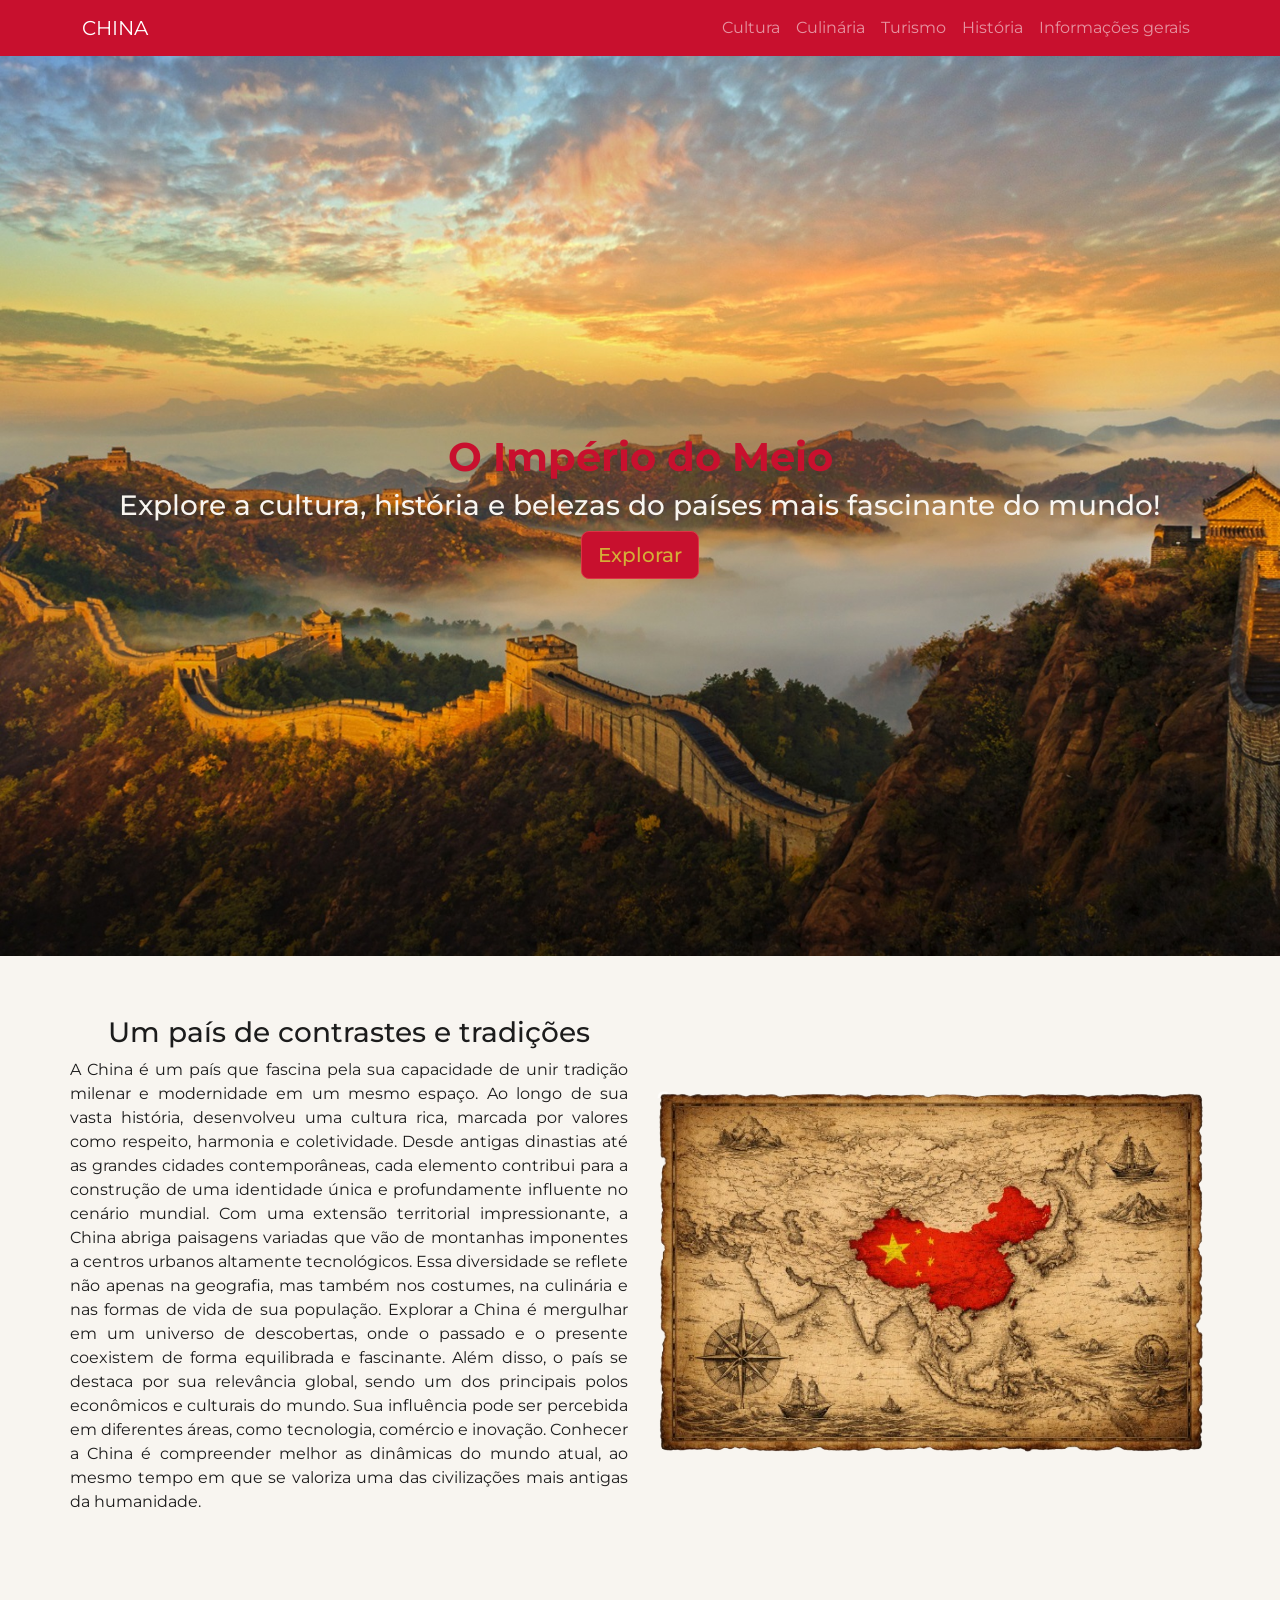
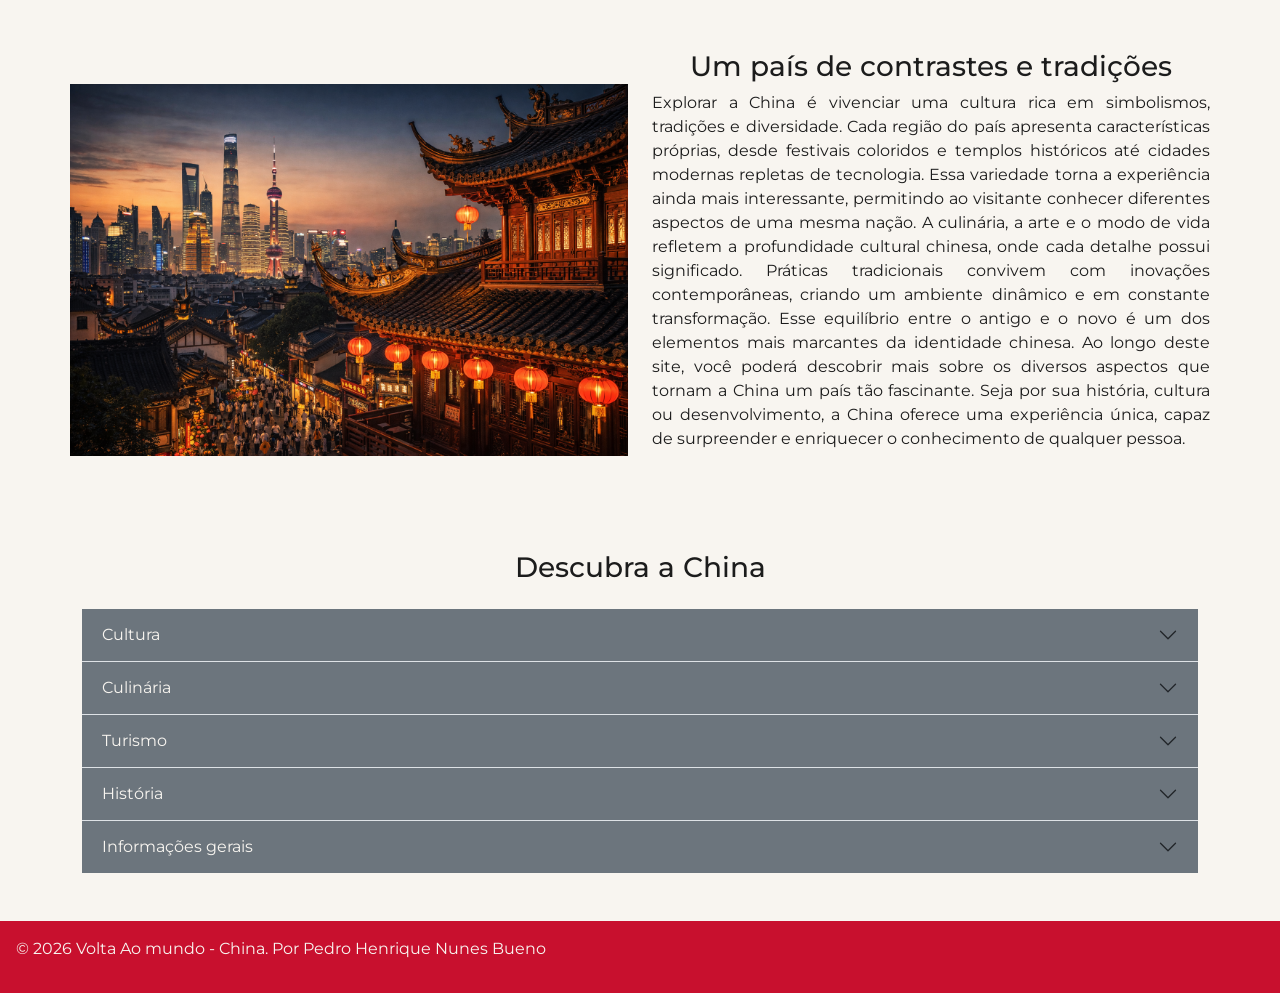
==== commit dd8f3c48: "Aplicação de responsividade, adição de fotos nas pgs de conteúdo" ====
--- a/index.html
+++ b/index.html
@@ -43,245 +43,181 @@
     </div>
 
     <!--Sec1-->
-    <div class="row w-100 sec">
-        <div class="col-1"></div>
-        <div class="col-5 d-flex text-center flex-column align-items-center justify-content-center">
-            <h3>Lorem Ipsum</h3>
-            <p>Lorem ipsum dolor sit amet, consectetur adipiscing elit. Duis luctus mollis consectetur. Mauris sodales
-                tempor ante, quis tempus ligula dictum eget. Maecenas aliquam volutpat finibus. Pellentesque in purus
-                bibendum, tincidunt dolor ornare, hendrerit quam. Quisque bibendum pellentesque varius. Nam non libero
-                mollis dolor pellentesque venenatis. Lorem ipsum dolor sit amet, consectetur adipiscing elit. Sed
-                fringilla ex sit amet fermentum elementum. Integer nunc quam, dictum dignissim aliquet quis, ornare nec
-                ex. Etiam eget libero pellentesque, fermentum elit vel, ornare purus. Vestibulum vitae nunc tempor,
-                facilisis libero at, dictum arcu. Pellentesque odio turpis, dictum nec lacus a, egestas consectetur
-                quam. Pellentesque eget luctus lectus.
-                Suspendisse potenti. Suspendisse potenti. Integer ut metus erat. Cras finibus leo ac diam ultricies
-                malesuada. Donec fermentum placerat eros, a hendrerit ligula tincidunt nec. Morbi luctus ac nisl at
-                tincidunt. Vestibulum augue elit, tincidunt sed lacus ut, suscipit commodo justo. Nulla scelerisque
-                lacinia metus, sed sagittis nunc. Pellentesque feugiat mauris eget fermentum hendrerit.</p>
-        </div>
-        <div class="col-1"></div>
-        <div class="col-4 d-flex text-center flex-column align-items-center justify-content-center">
-            <img src="assets/mapaChina-removebg-preview.png" class="img" alt="...">
-        </div>
-        <div class="col-1"></div>
+    <div class="container sec">
+        <div class="row align-items-center">
+
+            <div class="col-12 col-md-6 text-start text-md-center mb-4 mb-md-0">
+                <h3>Um país de contrastes e tradições</h3>
+                <p>A China é um país que fascina pela sua capacidade de unir tradição milenar e modernidade em um mesmo
+                    espaço. Ao longo de sua vasta história, desenvolveu uma cultura rica, marcada por valores como
+                    respeito, harmonia e coletividade. Desde antigas dinastias até as grandes cidades contemporâneas,
+                    cada elemento contribui para a construção de uma identidade única e profundamente influente no
+                    cenário mundial. Com uma extensão territorial impressionante, a China abriga paisagens variadas que
+                    vão de montanhas imponentes a centros urbanos altamente tecnológicos. Essa diversidade se reflete
+                    não apenas na geografia, mas também nos costumes, na culinária e nas formas de vida de sua
+                    população. Explorar a China é mergulhar em um universo de descobertas, onde o passado e o presente
+                    coexistem de forma equilibrada e fascinante. Além disso, o país se destaca por sua relevância
+                    global, sendo um dos principais polos econômicos e culturais do mundo. Sua influência pode ser
+                    percebida em diferentes áreas, como tecnologia, comércio e inovação. Conhecer a China é compreender
+                    melhor as dinâmicas do mundo atual, ao mesmo tempo em que se valoriza uma das civilizações mais
+                    antigas da humanidade.</p>
+            </div>
+
+            <div class="col-12 col-md-6 text-center">
+                <img src="assets/sec1home.png" class="img-fluid" alt="...">
+            </div>
+
+        </div>
     </div>
 
     <!--Sec2-->
-    <div class="row w-100 sec">
-        <div class="col-1"></div>
-        <div class="col-4 d-flex text-center flex-column align-items-center justify-content-center">
-            <img src="assets/mapaChina-removebg-preview.png" class="img" alt="...">
-
-        </div>
-        <div class="col-1"></div>
-        <div class="col-5 d-flex text-center flex-column align-items-center justify-content-center">
-            <h3>Lorem Ipsum</h3>
-            <p>Lorem ipsum dolor sit amet, consectetur adipiscing elit. Duis luctus mollis consectetur. Mauris sodales
-                tempor ante, quis tempus ligula dictum eget. Maecenas aliquam volutpat finibus. Pellentesque in purus
-                bibendum, tincidunt dolor ornare, hendrerit quam. Quisque bibendum pellentesque varius. Nam non libero
-                mollis dolor pellentesque venenatis. Lorem ipsum dolor sit amet, consectetur adipiscing elit. Sed
-                fringilla ex sit amet fermentum elementum. Integer nunc quam, dictum dignissim aliquet quis, ornare nec
-                ex. Etiam eget libero pellentesque, fermentum elit vel, ornare purus. Vestibulum vitae nunc tempor,
-                facilisis libero at, dictum arcu. Pellentesque odio turpis, dictum nec lacus a, egestas consectetur
-                quam. Pellentesque eget luctus lectus.
-                Suspendisse potenti. Suspendisse potenti. Integer ut metus erat. Cras finibus leo ac diam ultricies
-                malesuada. Donec fermentum placerat eros, a hendrerit ligula tincidunt nec. Morbi luctus ac nisl at
-                tincidunt. Vestibulum augue elit, tincidunt sed lacus ut, suscipit commodo justo. Nulla scelerisque
-                lacinia metus, sed sagittis nunc. Pellentesque feugiat mauris eget fermentum hendrerit.</p>
-        </div>
-        <div class="col-1"></div>
+    <div class="container sec">
+        <div class="row align-items-center">
+
+            <div class="col-12 col-md-6 text-center">
+                <img src="assets/sec2home.png" class="img-fluid" alt="...">
+            </div>
+
+            <div class="col-12 col-md-6 text-start text-md-center mb-4 mb-md-0s mh-auto">
+                <h3>Um país de contrastes e tradições</h3>
+                <p>Explorar a China é vivenciar uma cultura rica em simbolismos, tradições e diversidade. Cada região do
+                    país apresenta características próprias, desde festivais coloridos e templos históricos até cidades
+                    modernas repletas de tecnologia. Essa variedade torna a experiência ainda mais interessante,
+                    permitindo ao visitante conhecer diferentes aspectos de uma mesma nação. A culinária, a arte e o
+                    modo de vida refletem a profundidade cultural chinesa, onde cada detalhe possui significado.
+                    Práticas tradicionais convivem com inovações contemporâneas, criando um ambiente dinâmico e em
+                    constante transformação. Esse equilíbrio entre o antigo e o novo é um dos elementos mais marcantes
+                    da identidade chinesa. Ao longo deste site, você poderá descobrir mais sobre os diversos aspectos
+                    que tornam a China um país tão fascinante. Seja por sua história, cultura ou desenvolvimento, a
+                    China oferece uma experiência única, capaz de surpreender e enriquecer o conhecimento de qualquer
+                    pessoa.</p>
+            </div>
+
+        </div>
     </div>
 
     <!-- Sanfona -->
     <div class="container">
-        <h3 class="text-center" id="cultura">Descubra a China</h3>
-        <div class="accordion accordion-flush" id="accordionFlushExample">
-            <div class="accordion-item">
-                <h2 class="accordion-header">
-                    <button class="accordion-button collapsed sanfona" type="button" data-bs-toggle="collapse"
-                        data-bs-target="#flush-collapseOne" aria-expanded="false" aria-controls="flush-collapseOne">
-                        Cultura
-                    </button>
-                </h2>
-                <div id="flush-collapseOne" class="accordion-collapse collapse" data-bs-parent="#accordionFlushExample">
-                    <div class="accordion-body">
-                        <div class="row">
-                            <div class="col-7 d-flex text-center align-items-center justify-content-center">
-                                <p>Lorem ipsum dolor sit amet, consectetur adipiscing elit. Mauris venenatis sapien sit
-                                    amet
-                                    tortor fringilla, a viverra nunc dictum. Pellentesque nec iaculis felis. Ut
-                                    imperdiet
-                                    congue aliquam. Duis non nisl sit amet nisl volutpat lacinia vel sed mauris. Integer
-                                    mollis massa vel dolor sodales tristique vitae a quam. In viverra sit amet dolor ac
-                                    egestas. Duis nec nisl nulla. Donec finibus, nisi vitae rutrum aliquet, mi odio
-                                    sagittis
-                                    ante, id gravida nunc enim sed nisi. Ut condimentum hendrerit consectetur. In hac
-                                    habitasse platea dictumst.Lorem ipsum dolor sit amet, consectetur adipiscing elit.
-                                    Mauris venenatis sapien sit amet
-                                    tortor fringilla, a viverra nunc dictum. Pellentesque nec iaculis felis. Ut
-                                    imperdiet
-                                    congue aliquam. Duis non nisl sit amet nisl volutpat lacinia vel sed mauris. Integer
-                                    mollis massa vel dolor soda.</p>
-                            </div>
-                            <div
-                                class="col-md-5 d-flex flex-column align-items-center justify-content-center text-center">
-                                <img src="assets/mapaChina-removebg-preview.png" class="img-fluid mb-3">
-                                <a href="pages/cultura.html" class="btn st-btn-accor">Ver mais</a>
-                            </div>
-                        </div>
-                    </div>
-                </div>
-            </div>
-            <div class="accordion-item">
-                <h2 class="accordion-header">
-                    <button class="accordion-button collapsed sanfona" type="button" data-bs-toggle="collapse"
-                        data-bs-target="#flush-collapseTwo" aria-expanded="false" aria-controls="flush-collapseTwo">
-                        Culinária
-                    </button>
-                </h2>
-                <div id="flush-collapseTwo" class="accordion-collapse collapse" data-bs-parent="#accordionFlushExample">
-                    <div class="accordion-body">
-                        <div class="row">
-                            <div class="col-7 d-flex text-center align-items-center justify-content-center">
-                                <p>Lorem ipsum dolor sit amet, consectetur adipiscing elit. Mauris venenatis sapien sit
-                                    amet
-                                    tortor fringilla, a viverra nunc dictum. Pellentesque nec iaculis felis. Ut
-                                    imperdiet
-                                    congue aliquam. Duis non nisl sit amet nisl volutpat lacinia vel sed mauris. Integer
-                                    mollis massa vel dolor sodales tristique vitae a quam. In viverra sit amet dolor ac
-                                    egestas. Duis nec nisl nulla. Donec finibus, nisi vitae rutrum aliquet, mi odio
-                                    sagittis
-                                    ante, id gravida nunc enim sed nisi. Ut condimentum hendrerit consectetur. In hac
-                                    habitasse platea dictumst.Lorem ipsum dolor sit amet, consectetur adipiscing elit.
-                                    Mauris venenatis sapien sit amet
-                                    tortor fringilla, a viverra nunc dictum. Pellentesque nec iaculis felis. Ut
-                                    imperdiet
-                                    congue aliquam. Duis non nisl sit amet nisl volutpat lacinia vel sed mauris. Integer
-                                    mollis massa vel dolor soda.</p>
-                            </div>
-                            <div
-                                class="col-md-5 d-flex flex-column align-items-center justify-content-center text-center">
-                                <img src="assets/mapaChina-removebg-preview.png" class="img-fluid mb-3">
-                                <a href="pages/culinaria.html" class="btn st-btn-accor">Ver mais</a>
-                            </div>
-                        </div>
-                    </div>
-                </div>
-            </div>
-            <div class="accordion-item">
-                <h2 class="accordion-header">
-                    <button class="accordion-button collapsed sanfona" type="button" data-bs-toggle="collapse"
-                        data-bs-target="#flush-collapseThree" aria-expanded="false" aria-controls="flush-collapseThree">
-                        Turismo
-                    </button>
-                </h2>
-                <div id="flush-collapseThree" class="accordion-collapse collapse"
-                    data-bs-parent="#accordionFlushExample">
-                    <div class="accordion-body">
-                        <div class="row">
-                            <div class="col-7 d-flex text-center align-items-center justify-content-center">
-                                <p>Lorem ipsum dolor sit amet, consectetur adipiscing elit. Mauris venenatis sapien sit
-                                    amet
-                                    tortor fringilla, a viverra nunc dictum. Pellentesque nec iaculis felis. Ut
-                                    imperdiet
-                                    congue aliquam. Duis non nisl sit amet nisl volutpat lacinia vel sed mauris. Integer
-                                    mollis massa vel dolor sodales tristique vitae a quam. In viverra sit amet dolor ac
-                                    egestas. Duis nec nisl nulla. Donec finibus, nisi vitae rutrum aliquet, mi odio
-                                    sagittis
-                                    ante, id gravida nunc enim sed nisi. Ut condimentum hendrerit consectetur. In hac
-                                    habitasse platea dictumst.Lorem ipsum dolor sit amet, consectetur adipiscing elit.
-                                    Mauris venenatis sapien sit amet
-                                    tortor fringilla, a viverra nunc dictum. Pellentesque nec iaculis felis. Ut
-                                    imperdiet
-                                    congue aliquam. Duis non nisl sit amet nisl volutpat lacinia vel sed mauris. Integer
-                                    mollis massa vel dolor soda.</p>
-                            </div>
-                            <div
-                                class="col-md-5 d-flex flex-column align-items-center justify-content-center text-center">
-                                <img src="assets/mapaChina-removebg-preview.png" class="img-fluid mb-3">
-                                <a href="pages/turimos.html" class="btn st-btn-accor">Ver mais</a>
-                            </div>
-                        </div>
-                    </div>
-                </div>
-            </div>
-            <div class="accordion-item">
-                <h2 class="accordion-header">
-                    <button class="accordion-button collapsed sanfona" type="button" data-bs-toggle="collapse"
-                        data-bs-target="#flush-collapseFour" aria-expanded="false" aria-controls="flush-collapseThree">
-                        História
-                    </button>
-                </h2>
-                <div id="flush-collapseFour" class="accordion-collapse collapse"
-                    data-bs-parent="#accordionFlushExample">
-                    <div class="accordion-body">
-                        <div class="row">
-                            <div class="col-7 d-flex text-center align-items-center justify-content-center">
-                                <p>Lorem ipsum dolor sit amet, consectetur adipiscing elit. Mauris venenatis sapien sit
-                                    amet
-                                    tortor fringilla, a viverra nunc dictum. Pellentesque nec iaculis felis. Ut
-                                    imperdiet
-                                    congue aliquam. Duis non nisl sit amet nisl volutpat lacinia vel sed mauris. Integer
-                                    mollis massa vel dolor sodales tristique vitae a quam. In viverra sit amet dolor ac
-                                    egestas. Duis nec nisl nulla. Donec finibus, nisi vitae rutrum aliquet, mi odio
-                                    sagittis
-                                    ante, id gravida nunc enim sed nisi. Ut condimentum hendrerit consectetur. In hac
-                                    habitasse platea dictumst.Lorem ipsum dolor sit amet, consectetur adipiscing elit.
-                                    Mauris venenatis sapien sit amet
-                                    tortor fringilla, a viverra nunc dictum. Pellentesque nec iaculis felis. Ut
-                                    imperdiet
-                                    congue aliquam. Duis non nisl sit amet nisl volutpat lacinia vel sed mauris. Integer
-                                    mollis massa vel dolor soda.</p>
-                            </div>
-                            <div
-                                class="col-md-5 d-flex flex-column align-items-center justify-content-center text-center">
-                                <img src="assets/mapaChina-removebg-preview.png" class="img-fluid mb-3">
-                                <a href="pages/historia.html" class="btn st-btn-accor">Ver mais</a>
-                            </div>
-                        </div>
-                    </div>
-                </div>
-            </div>
-            <div class="accordion-item">
-                <h2 class="accordion-header">
-                    <button class="accordion-button collapsed sanfona" type="button" data-bs-toggle="collapse"
-                        data-bs-target="#flush-collapseFive" aria-expanded="false" aria-controls="flush-collapseThree">
-                        Informações gerais
-                    </button>
-                </h2>
-                <div id="flush-collapseFive" class="accordion-collapse collapse"
-                    data-bs-parent="#accordionFlushExample">
-                    <div class="accordion-body">
-                        <div class="row">
-                            <div class="col-7 d-flex text-center align-items-center justify-content-center">
-                                <p>Lorem ipsum dolor sit amet, consectetur adipiscing elit. Mauris venenatis sapien sit
-                                    amet
-                                    tortor fringilla, a viverra nunc dictum. Pellentesque nec iaculis felis. Ut
-                                    imperdiet
-                                    congue aliquam. Duis non nisl sit amet nisl volutpat lacinia vel sed mauris. Integer
-                                    mollis massa vel dolor sodales tristique vitae a quam. In viverra sit amet dolor ac
-                                    egestas. Duis nec nisl nulla. Donec finibus, nisi vitae rutrum aliquet, mi odio
-                                    sagittis
-                                    ante, id gravida nunc enim sed nisi. Ut condimentum hendrerit consectetur. In hac
-                                    habitasse platea dictumst.Lorem ipsum dolor sit amet, consectetur adipiscing elit.
-                                    Mauris venenatis sapien sit amet
-                                    tortor fringilla, a viverra nunc dictum. Pellentesque nec iaculis felis. Ut
-                                    imperdiet
-                                    congue aliquam. Duis non nisl sit amet nisl volutpat lacinia vel sed mauris. Integer
-                                    mollis massa vel dolor soda.</p>
-                            </div>
-                            <div
-                                class="col-md-5 d-flex flex-column align-items-center justify-content-center text-center">
-                                <img src="assets/mapaChina-removebg-preview.png" class="img-fluid mb-3">
-                                <a href="pages/geral.html" class="btn st-btn-accor">Ver mais</a>
-                            </div>
-                        </div>
-                    </div>
-                </div>
-            </div>
-        </div>
-    </div>
+    <h3 class="text-center mb-4" id="cultura">Descubra a China</h3>
+    <div class="accordion accordion-flush" id="accordionFlushExample">
+        
+        <div class="accordion-item">
+            <h2 class="accordion-header">
+                <button class="accordion-button collapsed sanfona" type="button" data-bs-toggle="collapse" data-bs-target="#flush-collapseOne">
+                    Cultura
+                </button>
+            </h2>
+            <div id="flush-collapseOne" class="accordion-collapse collapse" data-bs-parent="#accordionFlushExample">
+                <div class="accordion-body">
+                    <div class="row align-items-center">
+                        <div class="col-12 col-md-7 mb-4 mb-md-0 d-flex text-center align-items-center justify-content-center">
+                            <p>
+                                A cultura chinesa é uma das mais antigas e complexas do mundo, fundamentada em tradições milenares que equilibram o confucionismo, o taoísmo e o budismo. Manifesta-se através de artes clássicas como a caligrafia, a ópera de Pequim e a celebração de festivais lunares, onde o simbolismo do dragão e o uso ritualístico da seda e da porcelana refletem a identidade de uma civilização que preza pela harmonia e pelo respeito aos antepassados.
+                            </p>
+                        </div>
+                        <div class="col-12 col-md-5 d-flex flex-column align-items-center justify-content-center text-center">
+                            <img src="assets/cultura-icon.png" class="img-fluid mb-3" alt="Cultura Chinesa">
+                            <a href="pages/cultura.html" class="btn st-btn-accor">Ver mais</a>
+                        </div>
+                    </div>
+                </div>
+            </div>
+        </div>
+
+        <div class="accordion-item">
+            <h2 class="accordion-header">
+                <button class="accordion-button collapsed sanfona" type="button" data-bs-toggle="collapse" data-bs-target="#flush-collapseTwo">
+                    Culinária
+                </button>
+            </h2>
+            <div id="flush-collapseTwo" class="accordion-collapse collapse" data-bs-parent="#accordionFlushExample">
+                <div class="accordion-body">
+                    <div class="row align-items-center">
+                        <div class="col-12 col-md-7 mb-4 mb-md-0 d-flex text-center align-items-center justify-content-center">
+                            <p>
+                                A gastronomia da China é reconhecida por sua diversidade regional, dividida principalmente nas quatro grandes escolas culinárias: Lu, Chuan, Yue e Huaiyang. Caracteriza-se pelo uso técnico do wok, o equilíbrio entre cores, aromas e sabores (yin e yang), e a seleção rigorosa de ingredientes sazonais. Pratos como o Pato de Pequim e o Dim Sum representam a sofisticação de uma cozinha que entende a alimentação como uma forma de medicina e celebração social.
+                            </p>
+                        </div>
+                        <div class="col-12 col-md-5 d-flex flex-column align-items-center justify-content-center text-center">
+                            <img src="assets/culinaria-icon.png" class="img-fluid mb-3" alt="Culinária Chinesa">
+                            <a href="pages/culinaria.html" class="btn st-btn-accor">Ver mais</a>
+                        </div>
+                    </div>
+                </div>
+            </div>
+        </div>
+
+        <div class="accordion-item">
+            <h2 class="accordion-header">
+                <button class="accordion-button collapsed sanfona" type="button" data-bs-toggle="collapse" data-bs-target="#flush-collapseThree">
+                    Turismo
+                </button>
+            </h2>
+            <div id="flush-collapseThree" class="accordion-collapse collapse" data-bs-parent="#accordionFlushExample">
+                <div class="accordion-body">
+                    <div class="row align-items-center">
+                        <div class="col-12 col-md-7 mb-4 mb-md-0 d-flex text-center align-items-center justify-content-center">
+                            <p>
+                                O turismo no gigante asiático oferece um contraste fascinante entre o passado imperial e a modernidade tecnológica. De monumentos icônicos como a Grande Muralha e a Cidade Proibida às paisagens naturais de Guilin e as metrópoles futuristas como Xangai, a China se consolida como um destino global. O setor integra infraestrutura de alta velocidade com a preservação de patrimônios mundiais da UNESCO, atraindo milhões de visitantes anualmente.
+                            </p>
+                        </div>
+                        <div class="col-12 col-md-5 d-flex flex-column align-items-center justify-content-center text-center">
+                            <img src="assets/turismo-icon.png" class="img-fluid mb-3" alt="Turismo na China">
+                            <a href="pages/turismo.html" class="btn st-btn-accor">Ver mais</a>
+                        </div>
+                    </div>
+                </div>
+            </div>
+        </div>
+
+        <div class="accordion-item">
+            <h2 class="accordion-header">
+                <button class="accordion-button collapsed sanfona" type="button" data-bs-toggle="collapse" data-bs-target="#flush-collapseFour">
+                    História
+                </button>
+            </h2>
+            <div id="flush-collapseFour" class="accordion-collapse collapse" data-bs-parent="#accordionFlushExample">
+                <div class="accordion-body">
+                    <div class="row align-items-center">
+                        <div class="col-12 col-md-7 mb-4 mb-md-0 d-flex text-center align-items-center justify-content-center">
+                            <p>
+                                Com uma linhagem que remonta às primeiras dinastias no Vale do Rio Amarelo, a história da China é marcada por ciclos de unificação, inovação e expansão. Desde a era dos Imperadores até a fundação da República Moderna, o país foi berço de invenções cruciais como o papel, a pólvora e a bússola. Compreender sua trajetória política e filosófica é essencial para entender as dinâmicas de poder e economia no cenário contemporâneo mundial.
+                            </p>
+                        </div>
+                        <div class="col-12 col-md-5 d-flex flex-column align-items-center justify-content-center text-center">
+                            <img src="assets/historia-icon.png" class="img-fluid mb-3" alt="História da China">
+                            <a href="pages/historia.html" class="btn st-btn-accor">Ver mais</a>
+                        </div>
+                    </div>
+                </div>
+            </div>
+        </div>
+
+        <div class="accordion-item">
+            <h2 class="accordion-header">
+                <button class="accordion-button collapsed sanfona" type="button" data-bs-toggle="collapse" data-bs-target="#flush-collapseFive">
+                    Informações gerais
+                </button>
+            </h2>
+            <div id="flush-collapseFive" class="accordion-collapse collapse" data-bs-parent="#accordionFlushExample">
+                <div class="accordion-body">
+                    <div class="row align-items-center">
+                        <div class="col-12 col-md-7 mb-4 mb-md-0 d-flex text-center align-items-center justify-content-center">
+                            <p>
+                                A China é a segunda maior economia do mundo e o país mais populoso, desempenhando um papel central na governança global e na inovação tecnológica. Com uma vasta extensão territorial que abrange múltiplos fusos horários e ecossistemas, o país combina zonas econômicas especiais de alta tecnologia com vastas áreas rurais, mantendo um sistema administrativo único que impulsiona o crescimento e a urbanização acelerada no século XXI.
+                            </p>
+                        </div>
+                        <div class="col-12 col-md-5 d-flex flex-column align-items-center justify-content-center text-center">
+                            <img src="assets/geral-icon.png" class="img-fluid mb-3" alt="Informações Gerais">
+                            <a href="pages/geral.html" class="btn st-btn-accor">Ver mais</a>
+                        </div>
+                    </div>
+                </div>
+            </div>
+        </div>
+
+    </div>
+</div>
 
     <!-- Footer -->
     <footer class="bg-red text-center p-3 foot mt-5">
--- a/style/style.css
+++ b/style/style.css
@@ -22,7 +22,7 @@
   font-weight: 500;
 }
 .btn-st:hover{
-  transform: '';
+  transition: 0.3s;
   font-weight: 700;
 
 }
@@ -46,7 +46,7 @@
 }
 
 .fade-text {
-  color: var(--gold);
+  color: var(--red);
   font-weight: bold;
   opacity: 1;
   transition: opacity 0.8s ease-in-out, transform 0.8s ease-in-out;
@@ -70,8 +70,9 @@
   background-repeat: no-repeat;
 }
 
-.sec{
-  height: 70vh;
+.sec {
+    padding: 60px 0;
+    min-height: auto; 
 }
 
 .card-st{
@@ -96,4 +97,17 @@
 .img-sanfona{
   width: 400px;
   height: 350px;
+}
+
+.con-carrosel{
+  height: 40vh;
+}
+
+.img{
+  border: #1C1C1C 3px;
+  border-radius: 10px;
+}
+
+.title-pg{
+  color: var(--red);
 }
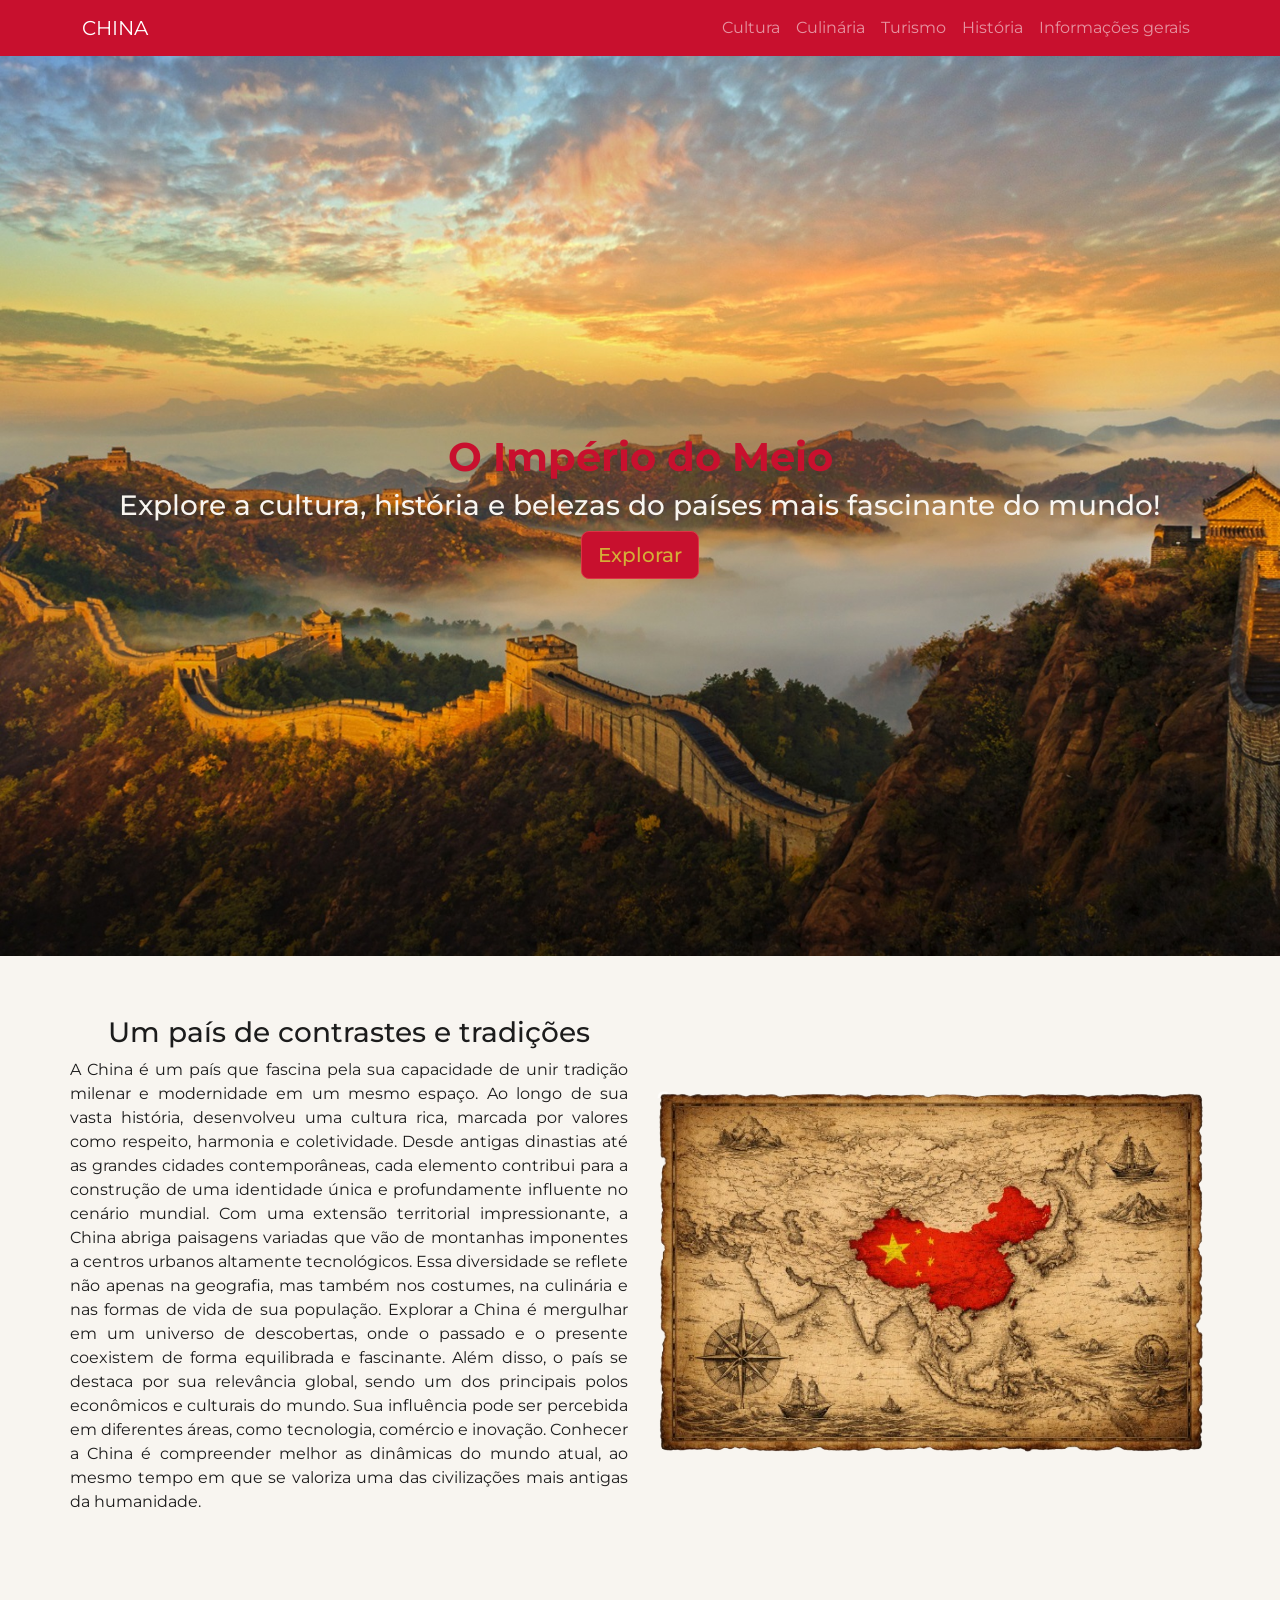
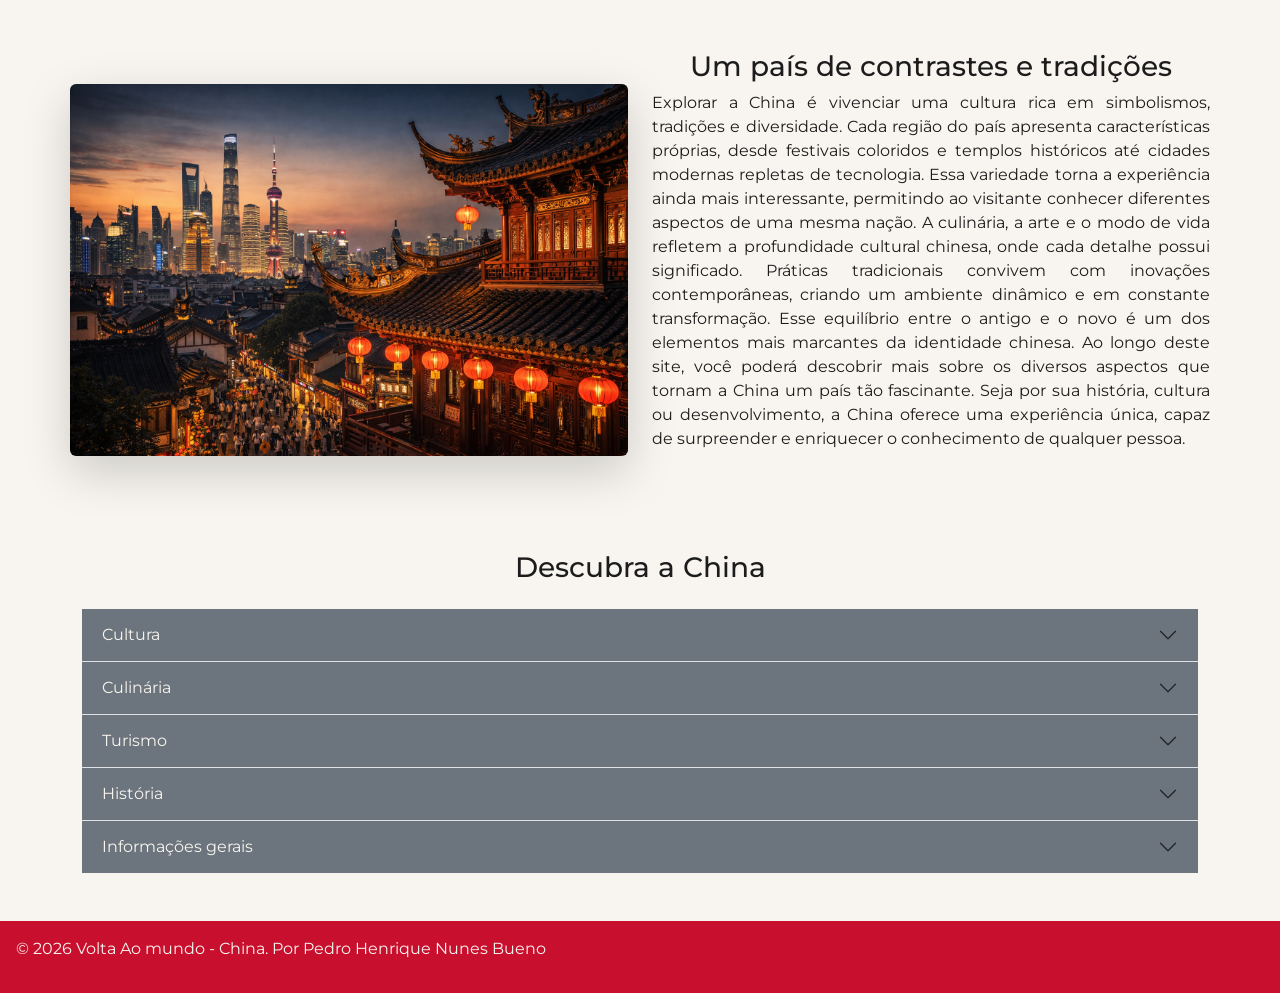
==== commit 03772659: "Incrementação de imagens, alteração de textos" ====
--- a/index.html
+++ b/index.html
@@ -75,7 +75,7 @@
         <div class="row align-items-center">
 
             <div class="col-12 col-md-6 text-center">
-                <img src="assets/sec2home.png" class="img-fluid" alt="...">
+                <img src="assets/sec2home.png" class="img-fluid rounded shadow-lg" alt="...">
             </div>
 
             <div class="col-12 col-md-6 text-start text-md-center mb-4 mb-md-0s mh-auto">
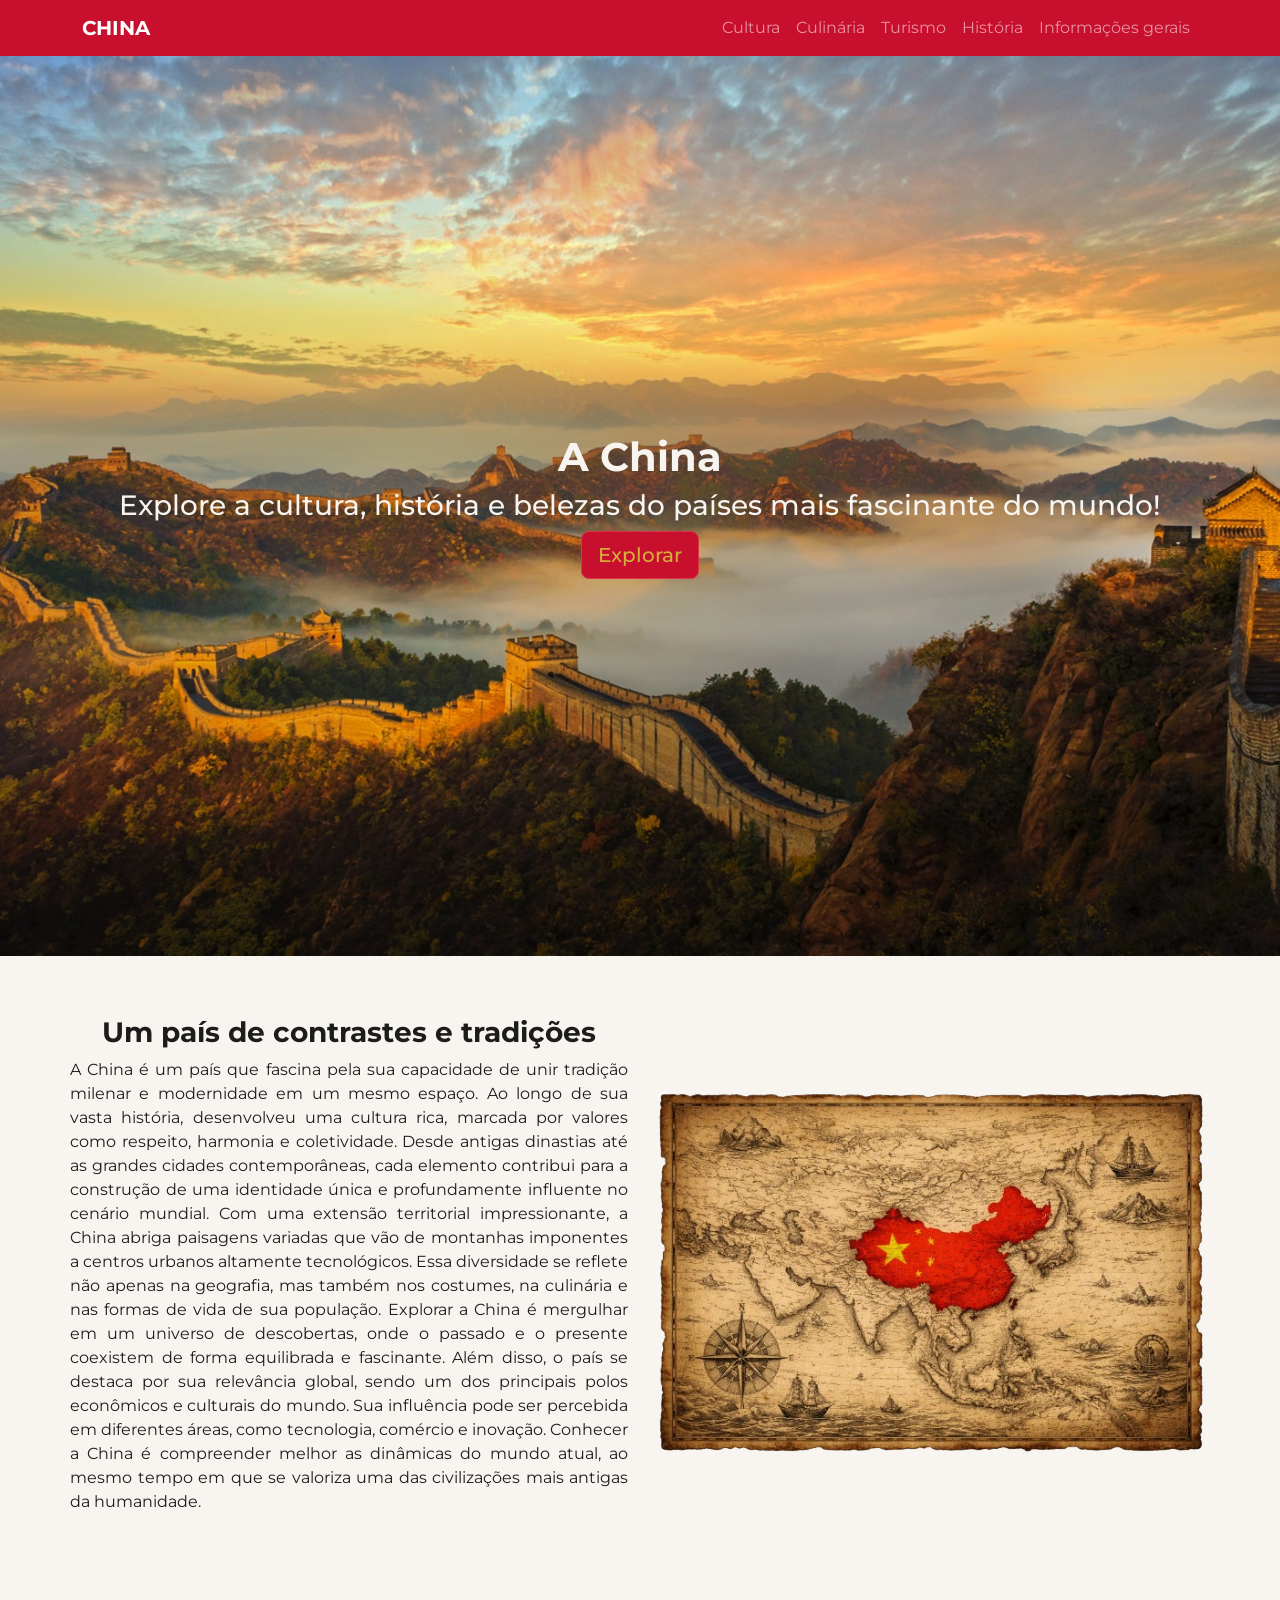
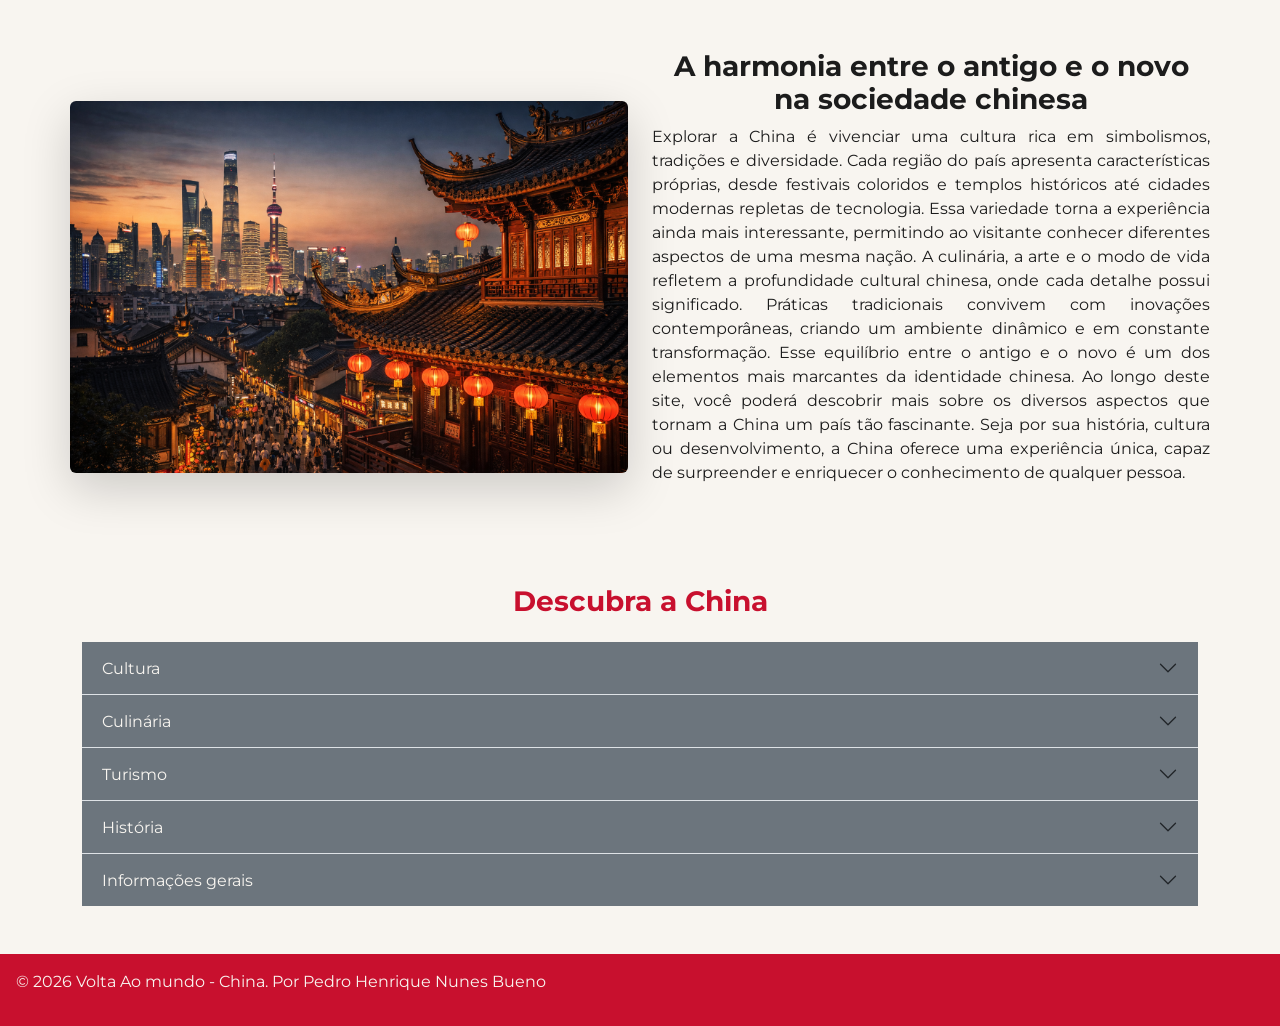
==== commit cb6da82e: "finalização das imagens e correções nos textos" ====
--- a/index.html
+++ b/index.html
@@ -15,7 +15,7 @@
     <!-- Navbar -->
     <nav class="navbar navbar-expand-lg navbar-dark bg-red tex-white">
         <div class="container">
-            <a class="navbar-brand" href="#">CHINA</a>
+            <a class="navbar-brand fw-bold" href="#">CHINA</a>
             <button class="navbar-toggler" type="button" data-bs-toggle="collapse" data-bs-target="#menu">
                 <span class="navbar-toggler-icon"></span>
             </button>
@@ -35,7 +35,7 @@
     <div class="w-100 d-flex text-center flex-column align-items-center justify-content-center main">
         <header class="text-center p-5">
 
-            <h1 id="nome-china" class="fade-text">O Império do Meio</h1>
+            <h1 id="nome-china" class="fade-text">A China</h1>
             <h3 class="tex-white">Explore a cultura, história e belezas do países mais fascinante do mundo!</h3>
             <a href="#cultura" class="btn btn-st btn-danger btn-lg st-btn-prim mt-10">Explorar</a>
 
@@ -47,7 +47,7 @@
         <div class="row align-items-center">
 
             <div class="col-12 col-md-6 text-start text-md-center mb-4 mb-md-0">
-                <h3>Um país de contrastes e tradições</h3>
+                <h3 class="fw-bold">Um país de contrastes e tradições</h3>
                 <p>A China é um país que fascina pela sua capacidade de unir tradição milenar e modernidade em um mesmo
                     espaço. Ao longo de sua vasta história, desenvolveu uma cultura rica, marcada por valores como
                     respeito, harmonia e coletividade. Desde antigas dinastias até as grandes cidades contemporâneas,
@@ -79,7 +79,7 @@
             </div>
 
             <div class="col-12 col-md-6 text-start text-md-center mb-4 mb-md-0s mh-auto">
-                <h3>Um país de contrastes e tradições</h3>
+                <h3 class="fw-bold">A harmonia entre o antigo e o novo na sociedade chinesa</h3>
                 <p>Explorar a China é vivenciar uma cultura rica em simbolismos, tradições e diversidade. Cada região do
                     país apresenta características próprias, desde festivais coloridos e templos históricos até cidades
                     modernas repletas de tecnologia. Essa variedade torna a experiência ainda mais interessante,
@@ -98,7 +98,7 @@
 
     <!-- Sanfona -->
     <div class="container">
-    <h3 class="text-center mb-4" id="cultura">Descubra a China</h3>
+    <h3 class="text-center fw-bold mb-4" style="color: var(--red);" id="cultura">Descubra a China</h3>
     <div class="accordion accordion-flush" id="accordionFlushExample">
         
         <div class="accordion-item">
@@ -116,8 +116,8 @@
                             </p>
                         </div>
                         <div class="col-12 col-md-5 d-flex flex-column align-items-center justify-content-center text-center">
-                            <img src="assets/cultura-icon.png" class="img-fluid mb-3" alt="Cultura Chinesa">
-                            <a href="pages/cultura.html" class="btn st-btn-accor">Ver mais</a>
+                            <img src="assets/indexcultura.png" class="img-fluid rounded shadow-lg mb-3" alt="Cultura Chinesa">
+                            <a href="pages/cultura.html" class="btn fw-bold st-btn-accor">Ver mais</a>
                         </div>
                     </div>
                 </div>
@@ -139,8 +139,8 @@
                             </p>
                         </div>
                         <div class="col-12 col-md-5 d-flex flex-column align-items-center justify-content-center text-center">
-                            <img src="assets/culinaria-icon.png" class="img-fluid mb-3" alt="Culinária Chinesa">
-                            <a href="pages/culinaria.html" class="btn st-btn-accor">Ver mais</a>
+                            <img src="assets/indexculinaria.png" class="img-fluid rounded shadow-lg mb-3" alt="Culinária Chinesa">
+                            <a href="pages/culinaria.html" class="btn fw-bold st-btn-accor">Ver mais</a>
                         </div>
                     </div>
                 </div>
@@ -162,8 +162,8 @@
                             </p>
                         </div>
                         <div class="col-12 col-md-5 d-flex flex-column align-items-center justify-content-center text-center">
-                            <img src="assets/turismo-icon.png" class="img-fluid mb-3" alt="Turismo na China">
-                            <a href="pages/turismo.html" class="btn st-btn-accor">Ver mais</a>
+                            <img src="assets/indexturismo.png" class="img-fluid rounded shadow-lg mb-3" alt="Turismo na China">
+                            <a href="pages/turismo.html" class="btn fw-bold st-btn-accor">Ver mais</a>
                         </div>
                     </div>
                 </div>
@@ -185,8 +185,8 @@
                             </p>
                         </div>
                         <div class="col-12 col-md-5 d-flex flex-column align-items-center justify-content-center text-center">
-                            <img src="assets/historia-icon.png" class="img-fluid mb-3" alt="História da China">
-                            <a href="pages/historia.html" class="btn st-btn-accor">Ver mais</a>
+                            <img src="assets/indexhistoria.png" class="img-fluid rounded shadow-lg mb-3" alt="História da China">
+                            <a href="pages/historia.html" class="btn fw-bold st-btn-accor">Ver mais</a>
                         </div>
                     </div>
                 </div>
@@ -208,8 +208,8 @@
                             </p>
                         </div>
                         <div class="col-12 col-md-5 d-flex flex-column align-items-center justify-content-center text-center">
-                            <img src="assets/geral-icon.png" class="img-fluid mb-3" alt="Informações Gerais">
-                            <a href="pages/geral.html" class="btn st-btn-accor">Ver mais</a>
+                            <img src="assets/indexgeral.png" class="img-fluid rounded shadow-lg mb-3" alt="Informações Gerais">
+                            <a href="pages/geral.html" class="btn fw-bold st-btn-accor">Ver mais</a>
                         </div>
                     </div>
                 </div>
--- a/style/style.css
+++ b/style/style.css
@@ -45,8 +45,14 @@
     color: var(--white);
 }
 
+.st-btn-accor:hover{
+    background-color: var(--gold);
+    color: var(--red);
+    transition: 0.4s;
+}
+
 .fade-text {
-  color: var(--red);
+  color: var(--white);
   font-weight: bold;
   opacity: 1;
   transition: opacity 0.8s ease-in-out, transform 0.8s ease-in-out;
